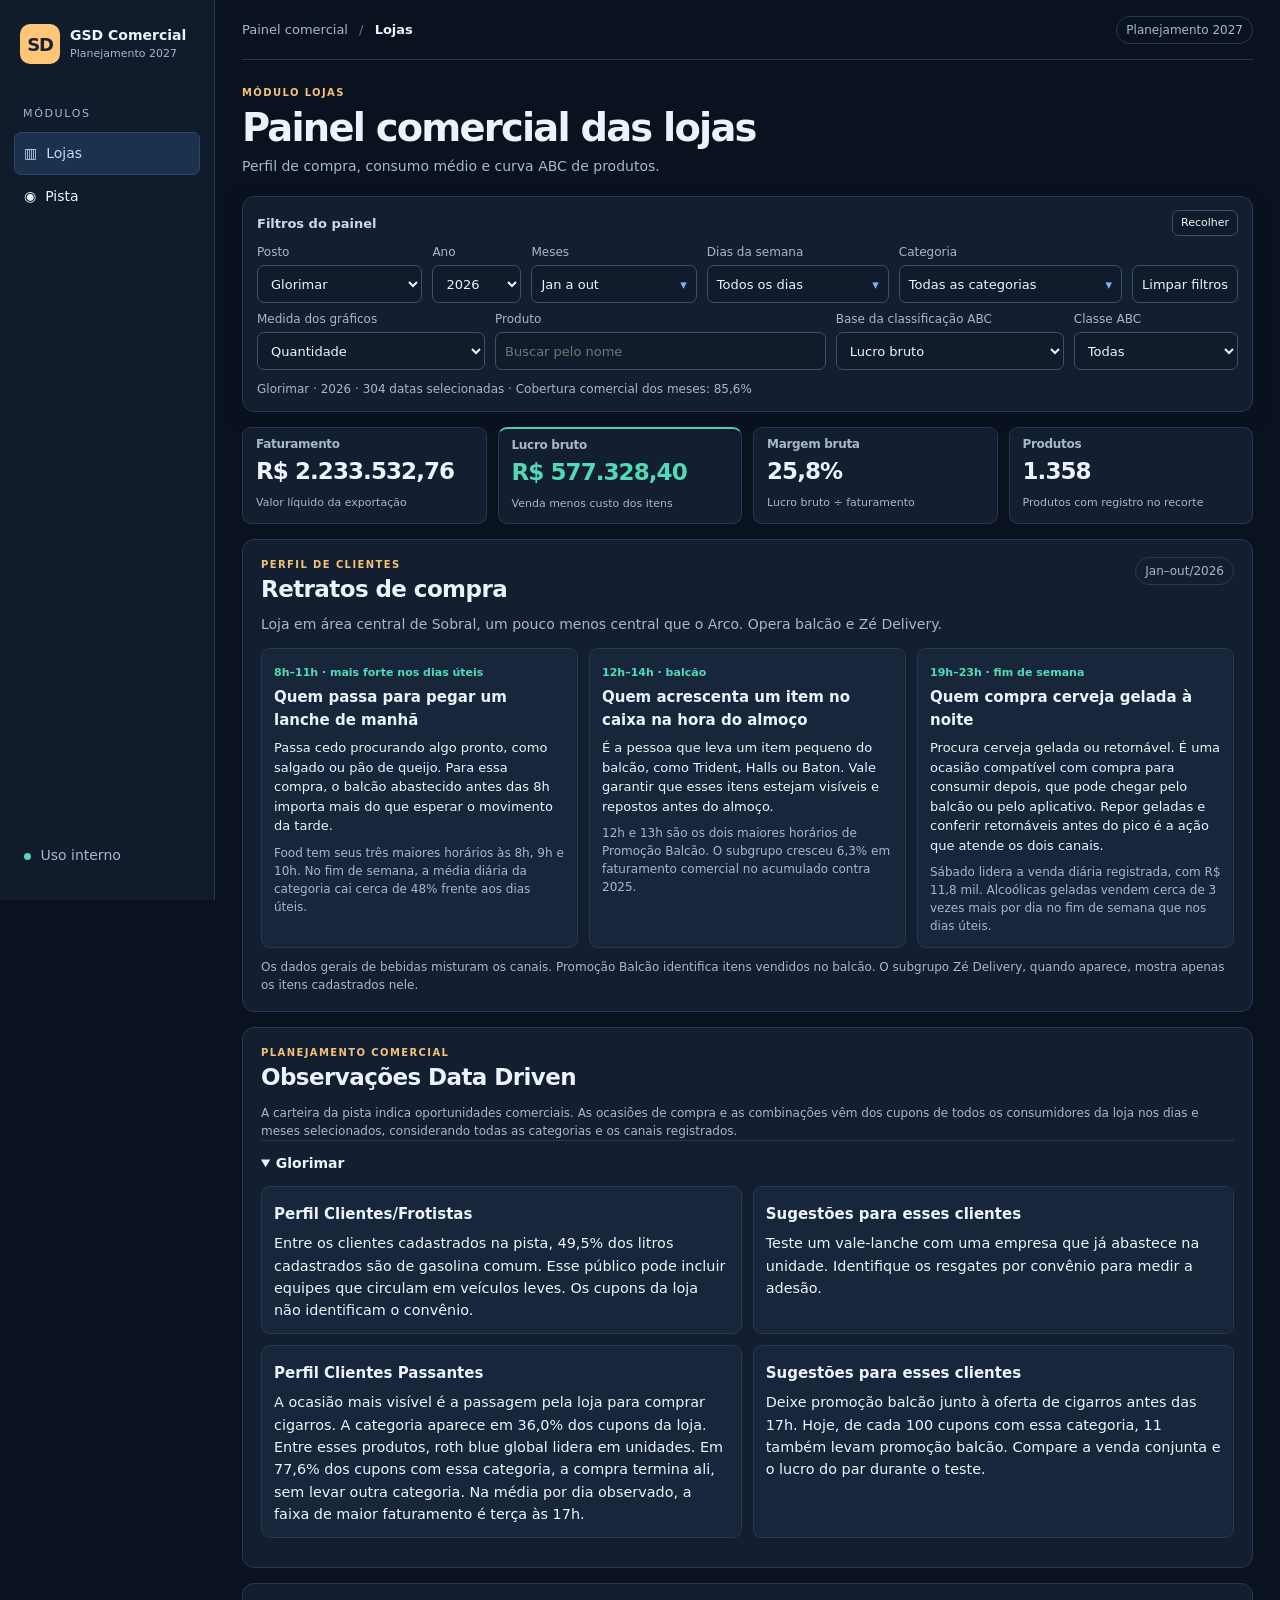
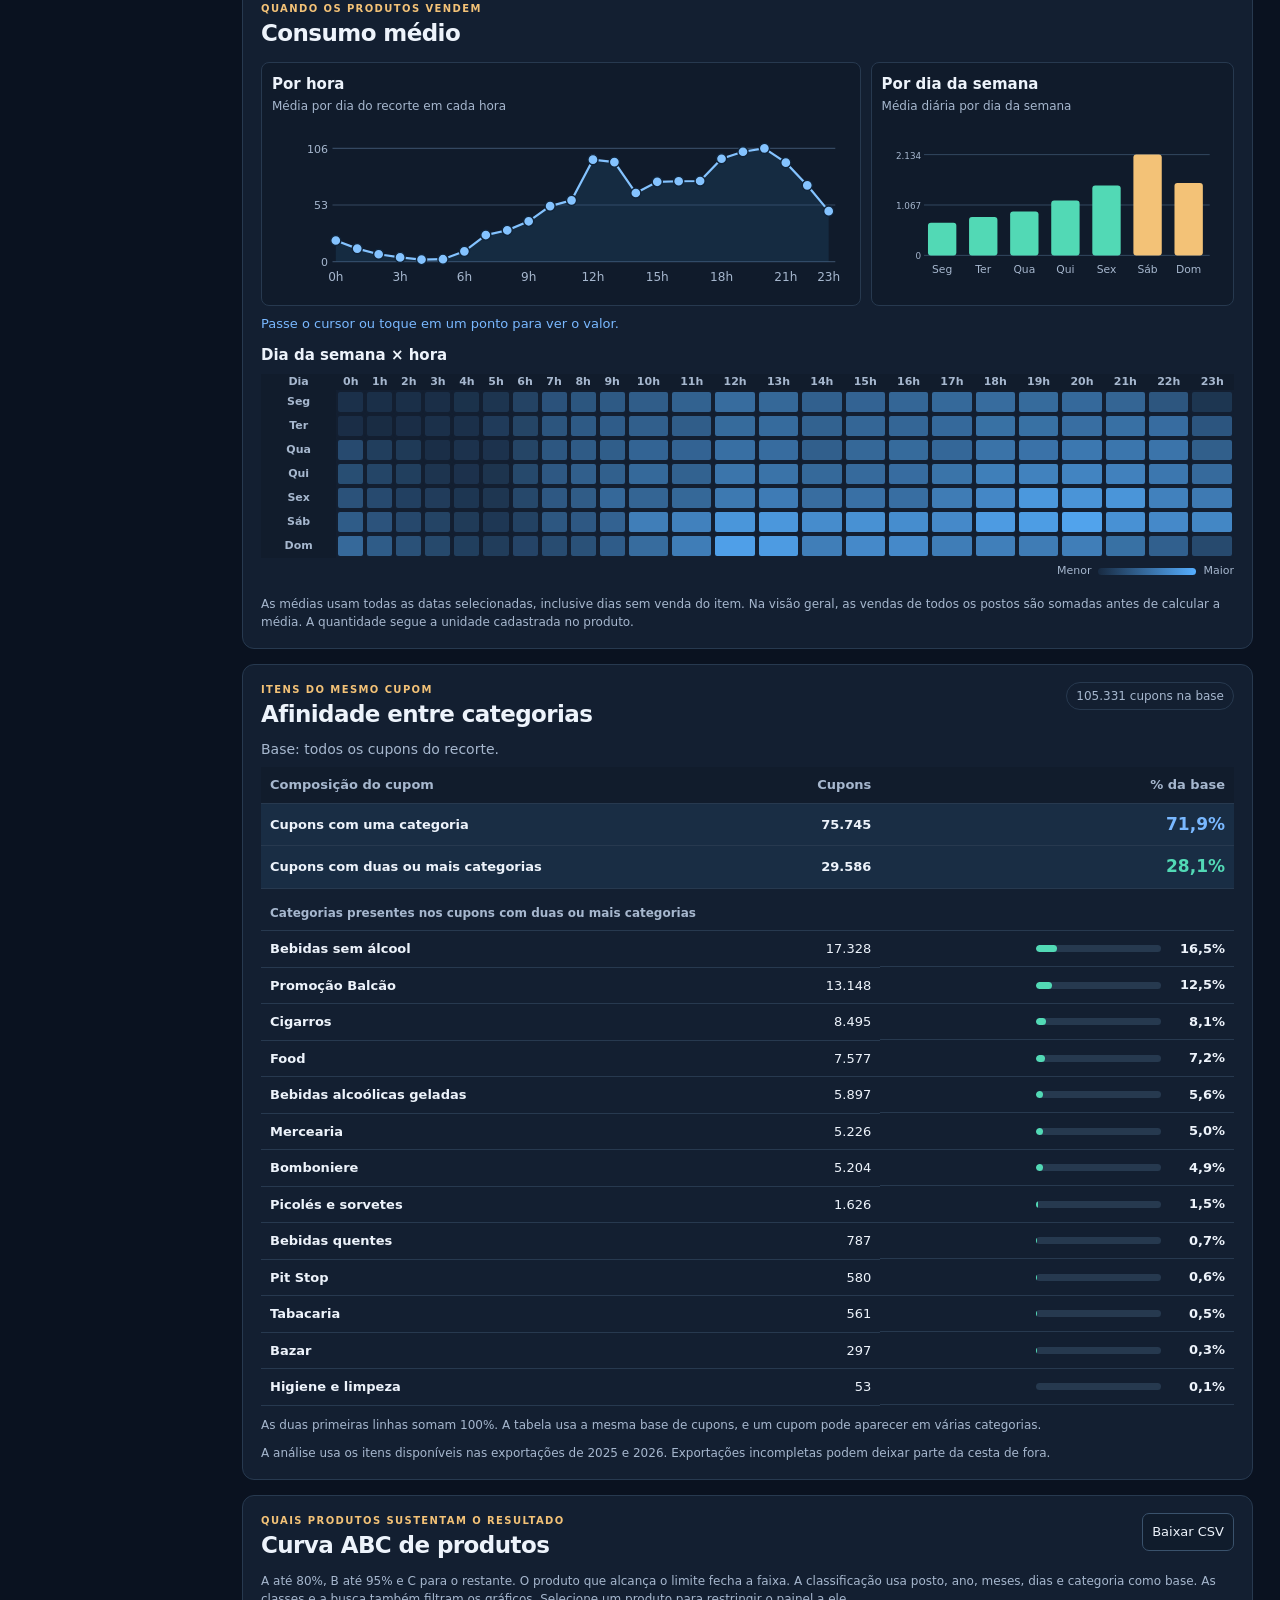
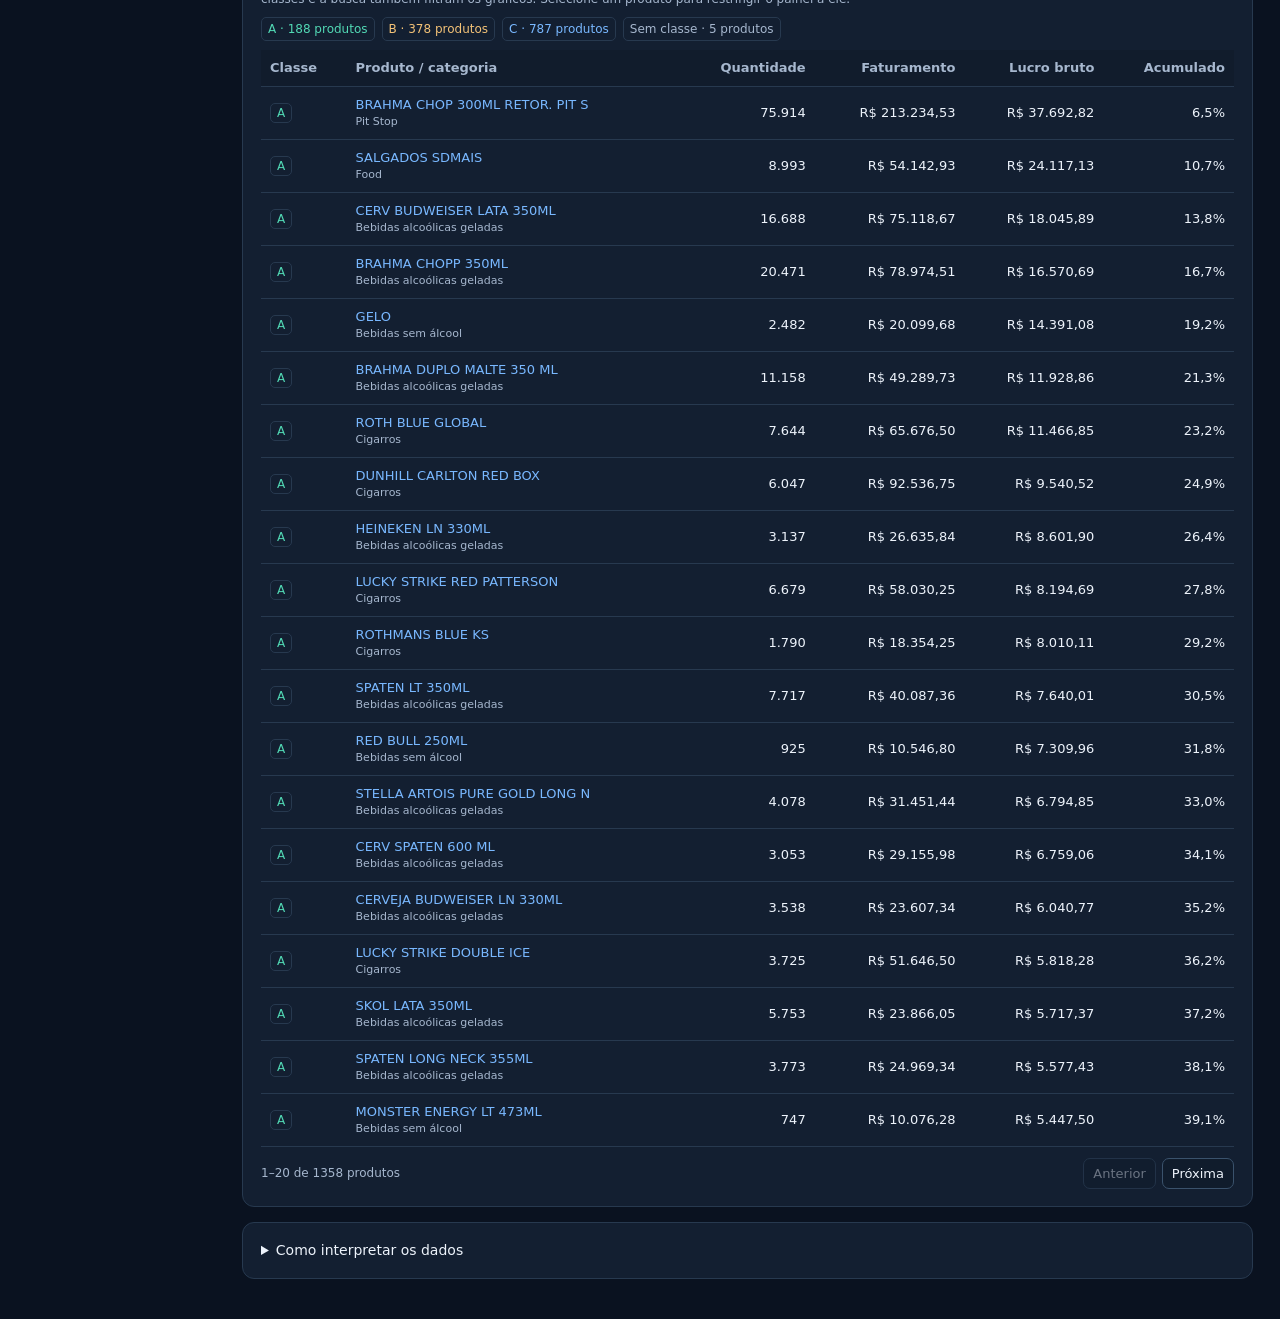
==== r27-aca19ea3b06679_Painel_Analise_Comercial/index.html @ a9e05a5b "Separa automotivos e filtros nas médias da Troca" ====
<!doctype html>
<html lang="pt-BR">
<head>
<meta charset="utf-8">
<meta name="viewport" content="width=device-width, initial-scale=1">
<meta name="color-scheme" content="dark">
<meta name="description" content="Indicadores, perfis de clientes e estratégias de pista e lojas.">
<title>GSD | Painel Comercial 2027</title>
<link rel="stylesheet" href="style.css?v=retrato2">
<script src="store-plans.js?v=20261118-pista2" defer></script>
<script src="affinity.js?v=20261118-pista2" defer></script>
<script src="pista.js?v=troca3" defer></script>
<script src="app.js?v=retrato2" defer></script>
</head>
<body>
<div class="shell">
<aside class="sidebar">
  <a class="brand" href="#" aria-label="GSD – Painel Comercial">
    <span class="brand-mark">SD</span><span><strong>GSD Comercial</strong><small>Planejamento 2027</small></span>
  </a>
  <div class="nav-label">Módulos</div>
  <nav aria-label="Módulos">
    <button class="nav-button active" id="loja-tab" type="button" aria-pressed="true"><span aria-hidden="true">▥</span> Lojas</button>
    <button class="nav-button" id="pista-tab" type="button" aria-pressed="false"><span aria-hidden="true">◉</span> Pista</button>
  </nav>
  <div class="side-note"><span class="status-dot"></span> Uso interno</div>
</aside>
<main>
<header class="top"><span>Painel comercial <span class="slash">/</span> <b id="breadcrumb">Lojas</b></span><span class="pilot">Planejamento 2027</span></header>
<div id="pista-view" hidden>
  <section class="hero"><span class="eyebrow">MÓDULO PISTA</span><h1>Painel comercial da pista</h1><p>Volume, rentabilidade e composição da carteira por posto.</p></section>
  <section id="pista-filter" class="panel filter-panel" aria-label="Filtros da pista">
    <div class="filter-top"><b>Filtros da pista</b><button class="quiet" id="pista-collapse" type="button" aria-controls="pista-fields" aria-expanded="true">Recolher</button></div>
    <div id="pista-fields">
      <div class="filter-grid pista-fields">
        <label class="field">Posto<select id="pista-store"><option value="all">Todos os postos</option></select></label>
        <label class="field">Ano<select id="pista-year"><option>2026</option><option>2025</option></select></label>
        <div class="field">Meses<details class="dropdown" id="pista-months"></details></div>
        <div class="field">Dias da semana<details class="dropdown" id="pista-days"></details></div>
        <div class="field">Categorias<details class="dropdown" id="pista-group"></details></div>
        <label class="field">Produto<select id="pista-product"><option value="">Todos os produtos</option></select></label>
        <button class="quiet" id="pista-reset" type="button">Limpar filtros</button>
      </div>
    </div>
    <p class="context-line" id="pista-context" role="status">Carregando vendas da pista…</p>
  </section>
  <div id="pista-error" class="panel empty-panel error" hidden role="alert">Não foi possível carregar a base. <button class="link-button" id="pista-retry" type="button">Tentar novamente</button></div>
  <div id="pista-dashboard" hidden>
    <section class="kpis" id="pista-kpis" aria-label="Indicadores da pista"></section>
    <section class="panel" id="pista-units-section" aria-labelledby="pista-units-title">
      <div class="section-top"><div><h2 id="pista-units-title">Desempenho por posto</h2></div></div>
      <div class="scroll"><table class="unit-table pista-table"><thead id="pista-units-head"></thead><tbody id="pista-units"></tbody></table></div>
      <p class="caption" id="pista-comparison-note"></p>
    </section>
    <section class="panel" aria-labelledby="pista-segments-title">
      <div class="section-top"><div><h2 id="pista-segments-title">Composição do volume de combustíveis</h2></div><span id="pista-scope-badge" class="badge"></span></div>
      <p class="muted" id="pista-recon" role="status"></p>
      <div id="pista-mix-content">
        <div class="pista-sharebar" id="pista-sharebar" aria-hidden="true"></div>
        <div class="scroll"><table class="unit-table pista-table"><thead><tr><th scope="col">Grupo</th><th scope="col">Volume</th><th scope="col">% do volume</th><th scope="col">Variação de volume*</th></tr></thead><tbody id="pista-mix"></tbody></table></div>
        <p class="caption">* Variação de 2026 sobre 2025 nos meses completos em comum. Passantes é o saldo do total de combustíveis após deduzir Clientes e Desconto Frota. O relatório de clientes tem abertura mensal por posto e produto.</p>
        <div class="pista-section-gap"><h3>Participação por cliente</h3>
          <div class="pista-rank-controls">
            <label class="field">Grupo<select id="pista-buyer-segment"><option value="">Clientes e Desconto Frota</option><option value="0">Clientes</option><option value="1">Desconto Frota</option></select></label>
            <label class="field">Ordenar por<select id="pista-buyer-sort"><option value="volume">Maior volume no ano</option><option value="loss">Maior perda em litros</option><option value="gain">Maior ganho em litros</option></select></label>
            <label class="field">Buscar cliente<input id="pista-buyer-search" type="search" placeholder="Nome no relatório"></label>
          </div>
          <div class="scroll"><table class="pista-table" aria-label="Participação por cliente"><thead><tr><th scope="col">Cliente</th><th scope="col">Grupo</th><th scope="col">Volume</th><th scope="col">% do total</th><th scope="col">% do grupo</th><th scope="col">Variação em litros*</th></tr></thead><tbody id="pista-buyers"></tbody></table></div>
          <div class="pista-pager"><button class="quiet" id="pista-prev" type="button">Anterior</button><span id="pista-buyer-page" class="muted" aria-live="polite"></span><button class="quiet" id="pista-next" type="button">Próxima</button></div>
          <p class="caption">O relatório identifica Clientes e Desconto Frota por nome. Passantes aparecem como grupo. Na visão consolidada, nomes iguais no mesmo grupo são somados. Ao ordenar por ganho ou perda, entram também clientes com volume apenas no outro ano.</p>
        </div>
      </div>
    </section>
    <section class="panel" aria-labelledby="pista-otto-title">
      <h2 id="pista-otto-title">Evolução mensal do ciclo Otto</h2>
      <p class="caption">Gasolinas e etanol em litros. Usa posto, ano, meses e dias selecionados. A leitura reúne todos os produtos Otto.</p>
      <div id="pista-otto-chart"></div><div class="scroll"><table class="pista-table"><thead id="pista-otto-head"></thead><tbody id="pista-otto"></tbody></table></div>
    </section>
    <section class="panel" aria-labelledby="pista-trocas-title">
      <h2 id="pista-trocas-title">Trocas · variação e movimento por horário</h2>
      <p class="caption">Troca identificada pelo usuário com maior quantidade de filtros vendida no respectivo ano, usando janeiro a outubro. No Glorimar, os dois trocadores são consolidados em todos os meses. No Jaburuna, entram apenas filtros de todos os registros. Boa Vizinhança e Teresina não têm Troca. Usa posto, ano, meses e dias selecionados.</p>
      <div class="kpis" id="pista-trocas-kpis"></div>
      <h3>Resultado por unidade · transações</h3><div class="scroll"><table class="pista-table"><thead><tr><th>Unidade</th><th>Escopo</th><th>Lubrificantes</th><th>Automotivos</th><th>Filtros</th><th>Total sem duplicar</th><th>Δ total 2026/25*</th></tr></thead><tbody id="pista-trocas-status"></tbody></table></div>
      <label class="field">Categoria da Troca<select id="pista-trocas-category"><option value="-1">Total</option><option value="1">Lubrificantes</option><option value="2">Automotivos</option><option value="3">Filtros</option></select></label>
      <label class="field">Medida dos gráficos e da tabela por horário<select id="pista-trocas-measure"><option value="tx">Transações médias</option><option value="qty">Quantidade média vendida</option></select></label>
      <p class="caption">IDs de venda distintos. Uma venda com mais de uma categoria conta uma vez no total. As médias por dia e hora usam as datas observadas da unidade, incluindo datas sem venda na Troca. No consolidado, a média é por unidade e dia. * Variações usam unidades identificadas nos dois anos e meses completos comuns. A ocupação em percentual depende da jornada disponível e da duração do atendimento.</p>
      <div class="chart-pair"><div><h3>Média por horário</h3><div id="pista-trocas-hours"></div></div><div><h3>Média por dia da semana</h3><div id="pista-trocas-week"></div></div></div>
      <div class="scroll"><table class="pista-table"><thead id="pista-trocas-head"></thead><tbody id="pista-trocas-months"></tbody></table></div>
      <h3>Média por dia da semana e hora</h3><div class="scroll" id="pista-trocas-heat"></div>
    </section>
    <section class="panel" aria-labelledby="pista-profiles-title">
      <div class="section-top"><div><h2 id="pista-profiles-title">Perfis de abastecimento por unidade</h2><p class="caption">Retrato do movimento de combustíveis por unidade, com mix, ticket médio, horário e dia da semana. Usa posto, ano, meses e dias selecionados. A leitura reúne todos os combustíveis.</p></div></div>
      <div class="portraits" id="pista-profiles"></div>
    </section>
    <section class="panel" aria-labelledby="pista-actions-title">
      <div class="section-top"><div><h2 id="pista-actions-title">Observações Data Driven</h2></div></div>
      <p class="caption">Carteira e passantes usam os meses selecionados, para todos os combustíveis. As comparações de ticket, preço e horário consideram todos os consumidores do posto e os dias selecionados. A base mensal de clientes não identifica o segmento em cada transação.</p>
      <div id="pista-actions"></div>
    </section>
    <section class="panel consumption" aria-labelledby="pista-pattern-title">
      <div class="section-top"><div><h2 id="pista-pattern-title">Quando a pista vende</h2></div><label class="field">Medida<select id="pista-chart-metric"></select></label></div>
      <div class="chart-pair">
        <div class="chart-card"><h3>Média por horário</h3><div id="pista-hours"></div></div>
        <div class="chart-card"><h3>Média por dia da semana</h3><div id="pista-week"></div></div>
      </div>
      <p class="readout" id="pista-point" aria-live="polite"></p>
      <h3>Dia da semana × hora</h3>
      <div class="scroll" id="pista-heat"></div>
      <h3 class="pista-section-gap">Evolução mensal</h3>
      <div class="scroll"><table class="unit-table pista-table"><thead id="pista-monthly-head"></thead><tbody id="pista-monthly"></tbody></table></div>
      <p class="caption">As médias usam as datas observadas com os dias da semana selecionados. Quando o recorte reúne postos com coberturas diferentes, a média usa a soma dos registros dividida pelas datas em que houve movimento de pelo menos um deles.</p>
    </section>
    <section class="panel" aria-labelledby="pista-abc-title">
      <div class="section-top"><div><h2 id="pista-abc-title">Curva ABC da pista</h2></div><label class="field">Base da classificação<select id="pista-abc-metric"><option value="profit">Lucro bruto</option><option value="sales">Faturamento</option><option value="qty">Quantidade</option></select></label></div>
      <p class="muted" id="pista-pack-note"></p>
      <div class="scroll pista-abc-scroll"><table class="pista-table"><thead id="pista-abc-head"></thead><tbody id="pista-abc"></tbody></table></div>
      <p class="caption">O lucro bruto usa valor líquido menos custo unitário multiplicado pela quantidade. A curva acumula contribuições positivas. A classe A alcança 80%, B até 95% e C o restante. Itens sem contribuição positiva aparecem sem classe.</p>
    </section>
    <details class="panel pista-method"><summary>Como os indicadores foram calculados</summary>
      <ul><li>Vendas de jan–out de 2025 e 2026. Cada planilha contém exatamente 1 milhão de registros, por isso os totais refletem a exportação disponível. A auditoria por combustível sinaliza pontos em que a carteira supera o volume exportado.</li><li>Os percentuais por cliente usam litros de combustível. A tabela de vínculo identifica o código de cada lubrificante. A dimensão fornece os litros por embalagem daquele código. A coluna de litros fica vazia quando falta código ou capacidade cadastrada.</li><li>Os retratos dos grupos usam volume, mix e concentração observados. O relatório mensal de clientes não informa dia, horário ou motivo da visita. Os picos de horário representam o movimento total da pista.</li></ul>
    </details>
  </div>
</div>
<div id="loja-view">
<section class="hero">
  <span class="eyebrow">MÓDULO LOJAS</span>
  <h1>Painel comercial das lojas</h1>
  <p>Perfil de compra, consumo médio e curva ABC de produtos.</p>
</section>
<section class="panel filter-panel" aria-label="Filtros do painel">
  <div class="filter-top"><b>Filtros do painel</b><button class="quiet" type="button" id="toggle-filters" aria-controls="filter-fields" aria-expanded="true">Recolher</button></div>
  <div id="filter-fields">
  <div class="filter-grid">
    <label class="field">Posto<select id="store"><option value="all">Todos os postos</option><option value="arco">Arco</option><option value="coracao">Coração</option><option value="flash">Flash</option><option value="glorimar" selected>Glorimar</option><option value="jaburuna">Jaburuna</option><option value="sinha">Sinhá Sabóia</option><option value="teresina">Teresina</option></select></label>
    <label class="field">Ano<select id="year"><option>2026</option><option>2025</option></select></label>
    <div class="field">Meses<details class="dropdown" id="months"></details></div>
    <div class="field">Dias da semana<details class="dropdown" id="days"></details></div>
    <div class="field">Categoria<details class="dropdown" id="categories"></details></div>
    <button class="quiet" type="button" id="reset">Limpar filtros</button>
  </div>
  <div class="filter-grid filter-grid-secondary">
    <label class="field">Medida dos gráficos<select id="metric"><option value="qty">Quantidade</option><option value="sales">Faturamento</option><option value="profit">Lucro bruto</option></select></label>
    <label class="field">Produto<input type="search" id="abc-search" placeholder="Buscar pelo nome"></label>
    <label class="field">Base da classificação ABC<select id="abc-metric"><option value="profit">Lucro bruto</option><option value="sales">Faturamento</option><option value="qty">Quantidade</option></select></label>
    <label class="field">Classe ABC<select id="abc-class"><option value="">Todas</option><option>A</option><option>B</option><option>C</option><option value="—">Sem classe</option></select></label>
  </div>
  </div>
  <div id="focus-strip" class="focus-strip" hidden><span id="focus-label"></span><button class="quiet" id="clear-focus">Limpar produto</button></div>
  <p class="context-line" id="context" role="status">Carregando vendas…</p>
</section>
<div id="dashboard-loading" class="panel empty-panel" hidden role="status">Carregando a base selecionada…</div>
<div id="dashboard-error" class="panel empty-panel error" hidden role="alert">Não foi possível carregar esta base. <button class="link-button" id="retry">Tentar novamente</button></div>
<div id="dashboard">
<section id="kpis" class="kpis" aria-label="Indicadores do recorte"></section>
<section class="panel" id="unit-panel" hidden aria-labelledby="units-title">
  <div class="section-top"><div><div class="eyebrow">TODOS OS POSTOS</div><h2 id="units-title">Resultado por unidade</h2></div></div>
  <div class="scroll"><table class="unit-table"><thead><tr><th>Posto</th><th>Faturamento</th><th>Lucro bruto</th><th>Margem bruta</th><th>% do faturamento</th></tr></thead><tbody id="unit-body"></tbody><tfoot id="unit-foot"></tfoot></table></div>
</section>
<section class="panel portraits-panel" aria-labelledby="profiles-title">
  <div class="section-top"><div><div class="eyebrow">PERFIL DE CLIENTES</div><h2 id="profiles-title">Retratos de compra</h2></div><span class="badge">Jan–out/2026</span></div>
  <p class="muted" id="location"></p>
  <div class="portraits" id="portraits"></div>
  <div class="profile-note" id="profile-note"></div>
</section>
<section class="panel actions-panel" aria-labelledby="actions-title">
  <div class="section-top"><div><div class="eyebrow">PLANEJAMENTO COMERCIAL</div><h2 id="actions-title">Observações Data Driven</h2></div></div>
  <p class="caption">A carteira da pista indica oportunidades comerciais. As ocasiões de compra e as combinações vêm dos cupons de todos os consumidores da loja nos dias e meses selecionados, considerando todas as categorias e os canais registrados.</p><div id="actions"></div>
</section>
<section class="panel consumption" aria-labelledby="consumption-title">
  <div class="section-top">
    <div><div class="eyebrow">QUANDO OS PRODUTOS VENDEM</div><h2 id="consumption-title">Consumo médio</h2></div>
  </div>
  <div class="chart-pair">
    <div class="chart-card"><h3>Por hora</h3><p class="muted">Média por dia do recorte em cada hora</p><div id="hour-chart"></div></div>
    <div class="chart-card"><h3>Por dia da semana</h3><p class="muted">Média diária por dia da semana</p><div id="day-chart"></div></div>
  </div>
  <p class="readout" id="point-value" aria-live="polite"></p>
  <h3>Dia da semana × hora</h3>
  <div class="scroll" id="heatmap"></div>
  <p class="caption">As médias usam todas as datas selecionadas, inclusive dias sem venda do item. Na visão geral, as vendas de todos os postos são somadas antes de calcular a média. A quantidade segue a unidade cadastrada no produto.</p>
</section>
<section class="panel affinity" aria-labelledby="affinity-title">
  <div class="section-top"><div><div class="eyebrow">ITENS DO MESMO CUPOM</div><h2 id="affinity-title">Afinidade entre categorias</h2></div><span class="badge" id="affinity-count" hidden></span></div>
  <p id="affinity-context" class="muted" role="status">Carregando cupons…</p>
  <div class="scroll" id="affinity-result" hidden>
    <table class="affinity-table">
      <thead><tr><th scope="col">Composição do cupom</th><th scope="col">Cupons</th><th scope="col">% da base</th></tr></thead>
      <tbody class="affinity-summary" id="affinity-summary"></tbody>
      <tbody class="affinity-detail" id="affinity-detail"></tbody>
    </table>
  </div>
  <p class="caption" id="affinity-overlap" hidden></p>
  <p class="caption">A análise usa os itens disponíveis nas exportações de 2025 e 2026. Exportações incompletas podem deixar parte da cesta de fora.</p>
</section>
<section class="panel abc" aria-labelledby="abc-title">
  <div class="section-top"><div><div class="eyebrow">QUAIS PRODUTOS SUSTENTAM O RESULTADO</div><h2 id="abc-title">Curva ABC de produtos</h2></div><button class="quiet" id="download">Baixar CSV</button></div>
  <p class="caption">A até 80%, B até 95% e C para o restante. O produto que alcança o limite fecha a faixa. A classificação usa posto, ano, meses, dias e categoria como base. As classes e a busca também filtram os gráficos. Selecione um produto para restringir o painel a ele.</p>
  <div id="grade-summary" class="grades"></div>
  <div class="scroll abc-table"><table><thead><tr><th>Classe</th><th>Produto / categoria</th><th>Quantidade</th><th>Faturamento</th><th>Lucro bruto</th><th>Acumulado</th></tr></thead><tbody id="abc-body"></tbody></table></div>
  <div class="page-ctrl"><span id="abc-count"></span><div><button class="quiet" id="prev">Anterior</button><button class="quiet" id="next">Próxima</button></div></div>
</section>
<footer class="panel methodology">
<details><summary>Como interpretar os dados</summary>
<p>Janeiro a outubro de 2025 ou 2026. O lucro bruto é valor líquido menos quantidade × custo unitário. Os valores monetários são arredondados ao centavo por agrupamento. A cobertura confronta o faturamento exportado com o comercial dos meses escolhidos para a loja inteira.</p>
<p>Os retratos usam as vendas observadas de janeiro a outubro de 2026 e o contexto das lojas. São situações de compra sugeridas pelo horário e pelo mix. Identidade, profissão e intenção de quem compra não aparecem na base. Glorimar e Sinhá Sabóia têm Zé Delivery. As exportações não identificam o canal de todas as vendas. Promoção Balcão reúne itens vendidos no balcão. O nome da categoria não indica vendas no aplicativo.</p>
<p>Fontes: Vendas1795008395.xlsx, Vendas_produtos_Lojas_26.xlsx e comparativo-faturamento2026-11-18.csv.</p>
</details>
</footer>
</div>
</div>
</main>
</div>
</body>
</html>
---- r27-aca19ea3b06679_Painel_Analise_Comercial/style.css ----
:root{color-scheme:dark;--bg:#0a1220;--bar:#101b2b;--surface:#131f31;--soft:#17263a;--stroke:#27394f;--text:#edf3fb;--muted:#a6b7ce;--blue:#79b8ff;--green:#52d9b5;--gold:#f3c277;--red:#ff9e9e}
*{box-sizing:border-box}body{margin:0;background:var(--bg);color:var(--text);font:14px/1.5 system-ui,-apple-system,BlinkMacSystemFont,"Segoe UI",sans-serif}button,select,input{font:inherit}button{cursor:pointer}button:disabled{opacity:.4;cursor:default}a{color:var(--blue)}button:focus-visible,input:focus-visible,select:focus-visible,summary:focus-visible,[tabindex]:focus-visible{outline:2px solid var(--blue);outline-offset:3px}[hidden]{display:none!important}
.shell{display:grid;grid-template-columns:215px minmax(0,1fr);min-height:100vh}.sidebar{background:var(--bar);border-right:1px solid var(--stroke);height:100vh;position:sticky;top:0;display:flex;flex-direction:column;padding:24px 14px}.brand{display:flex;gap:10px;align-items:center;text-decoration:none;color:var(--text);padding:0 6px;margin-bottom:42px}.brand strong,.brand small{display:block}.brand small,.nav-button small{color:var(--muted);font-size:11px}.brand-mark{background:#ffc578;color:#172238;display:grid;place-items:center;font-weight:900;font-size:18px;width:40px;height:40px;border-radius:10px;letter-spacing:-.06em}.nav-label{color:var(--muted);font-size:11px;text-transform:uppercase;letter-spacing:.15em;padding:0 9px 9px}.nav-button{display:flex;align-items:center;gap:9px;color:var(--text);border:1px solid transparent;padding:10px 9px;width:100%;background:none;border-radius:7px;text-align:left}.nav-button.active{color:#b9d9ff;background:#1b314c;border-color:#2c4769}.nav-button small{margin-left:auto}.side-note{margin-top:auto;color:var(--muted);padding:10px}.status-dot{background:var(--green);width:7px;height:7px;border-radius:50%;display:inline-block;margin-right:5px}
main{min-width:0;max-width:1600px;width:100%;margin:auto;padding:0 27px 25px}.top{height:60px;display:flex;align-items:center;justify-content:space-between;border-bottom:1px solid var(--stroke);color:var(--muted);font-size:13px}.top b{color:var(--text)}.slash{color:#627b96;padding:0 7px}.pilot,.badge{white-space:nowrap;border:1px solid var(--stroke);padding:4px 9px;border-radius:999px;color:var(--muted);font-size:12px}.hero{padding:25px 0 19px}.eyebrow{font-size:10px;letter-spacing:.14em;font-weight:800;color:var(--gold);display:block}.hero h1{font-size:clamp(27px,3vw,43px);line-height:1.05;letter-spacing:-.046em;margin:8px 0}.hero p,.muted{color:var(--muted);margin:0}.panel{background:var(--surface);border:1px solid var(--stroke);border-radius:12px;margin-bottom:15px;padding:17px 18px}.filter-panel{padding:13px 14px}.filter-grid{display:grid;grid-template-columns:1fr 89px 1fr 1.1fr 1.35fr auto;gap:10px;align-items:end}.field{display:flex;min-width:0;flex-direction:column;gap:4px;color:var(--muted);font-size:12px}.field select,.field input,.dropdown summary,.quiet{border:1px solid #3a526c;border-radius:7px;background:#101c2c;color:var(--text);height:38px;padding:0 9px;font-size:13px}.field select,.field input{width:100%}.quiet:hover,.dropdown summary:hover,.link-button:hover{border-color:var(--blue);color:var(--blue)}.quiet{white-space:nowrap}.dropdown{position:relative}.dropdown summary{display:flex;align-items:center;justify-content:space-between;list-style:none;cursor:pointer;gap:6px}.dropdown summary::-webkit-details-marker{display:none}.dropdown summary::after{content:"▾";color:var(--blue)}.drop-content{position:absolute;z-index:4;top:44px;left:0;min-width:max(100%,175px);width:max-content;max-width:min(83vw,305px);background:#14243a;border:1px solid #3c5572;border-radius:8px;padding:7px;box-shadow:0 12px 24px #0008}.drop-list{max-height:255px;overflow:auto}.drop-list label{display:flex;align-items:center;gap:8px;padding:6px;color:var(--text);font-size:13px;cursor:pointer}.drop-list input{width:16px;height:16px;accent-color:var(--blue);flex:0 0 auto}.drop-actions{display:flex;gap:11px;padding:1px 5px 6px;border-bottom:1px solid var(--stroke)}.link-button{background:none;border:0;color:var(--blue);padding:0;font-size:inherit;text-align:left}.context-line,.caption{color:var(--muted);font-size:12px;margin:10px 0 0}.kpis{display:grid;grid-template-columns:repeat(4,minmax(0,1fr));gap:11px;margin-bottom:15px}.kpi{background:var(--surface);border:1px solid var(--stroke);border-radius:9px;padding:10px 13px;min-width:0}.kpi h2{font-size:12px;font-weight:600;color:var(--muted);margin:0}.kpi strong{display:block;font-size:clamp(15px,2vw,23px);font-weight:750;letter-spacing:-.04em;margin:2px 0}.kpi small{color:var(--muted);font-size:11px}.kpi.primary{border-top:2px solid var(--green)}.kpi.primary strong{color:var(--green)}
.section-top{display:flex;justify-content:space-between;align-items:start;gap:10px;margin-bottom:8px}h2{font-size:23px;line-height:1.15;letter-spacing:-.025em;margin:4px 0}h3{margin:0 0 2px;font-size:15px}.portraits{display:grid;grid-template-columns:repeat(3,minmax(0,1fr));gap:11px;margin-top:13px}.portrait{border:1px solid var(--stroke);border-radius:9px;background:var(--soft);padding:12px}.portrait .tag{color:var(--green);font-size:11px;font-weight:750}.portrait h3{margin:4px 0 7px}.portrait p{margin:0 0 8px;font-size:13px}.portrait .evidence{color:var(--muted);font-size:12px;margin:0}.profile-note{margin-top:10px;color:var(--muted);font-size:12px}.metric{min-width:135px}.chart-pair{display:grid;grid-template-columns:1.65fr 1fr;gap:10px;margin-top:12px}.chart-card{border:1px solid var(--stroke);background:#101b2b;border-radius:8px;padding:10px;min-width:0}.chart-card .muted{font-size:12px}.chart-card svg{display:block;width:100%;height:180px;overflow:visible}.chart-card svg text{fill:var(--muted);font-family:inherit}.chart-card svg .axis{stroke:#344861;stroke-width:1}.chart-point{cursor:pointer;stroke:#102338;stroke-width:1.3}.chart-point:hover,.chart-point:focus,.day-bar:hover,.day-bar:focus{fill:var(--gold);outline:none}.readout{min-height:22px;margin:8px 0;color:var(--blue);font-size:13px}.scroll{overflow:auto;max-width:100%;margin-top:7px}table{width:100%;border-collapse:collapse;text-align:left;font-size:13px}th,td{padding:8px 9px;border-bottom:1px solid var(--stroke);white-space:nowrap}th{color:var(--muted);font-weight:650;background:#111c2c}.heat-table{min-width:750px}.heat-table td,.heat-table th{padding:0;border:0;text-align:center}.heat-table th{font-size:11px}.heat-cell{display:block;border:2px solid var(--surface);width:100%;height:24px;border-radius:4px;background:#17253a;padding:0}.heat-cell:hover,.heat-cell:focus-visible{border-color:#fff;outline:0}.heat-table th:first-child{padding:0 6px}.heat-scale{display:flex;justify-content:flex-end;align-items:center;gap:7px;font-size:11px;color:var(--muted);margin:5px 0}.scale-strip{width:98px;height:7px;border-radius:5px;background:linear-gradient(90deg,#182a41,#55aeff)}.abc-controls{display:grid;grid-template-columns:155px minmax(110px,280px) 110px;gap:10px;margin:10px 0}.grades{display:flex;flex-wrap:wrap;gap:7px;margin:9px 0}.grade-card,.grade{padding:2px 6px;border-radius:5px;border:1px solid var(--stroke);color:var(--muted);font-size:12px}.grade-a{color:var(--green)}.grade-b{color:var(--gold)}.grade-c{color:var(--blue)}td .category{display:block;color:var(--muted);font-size:11px}.abc-table th:nth-child(n+3),.abc-table td:nth-child(n+3){text-align:right}.abc-table tr:hover td{background:var(--soft)}.page-ctrl{display:flex;justify-content:space-between;align-items:center;gap:8px;color:var(--muted);font-size:12px;margin-top:11px}.page-ctrl div{display:flex;gap:6px}.page-ctrl .quiet{height:31px}.methodology summary{cursor:pointer}.methodology p{color:var(--muted);font-size:13px}.empty-panel{padding:32px;color:var(--muted)}.error{border-color:var(--red)}.focus-strip{display:flex;justify-content:space-between;gap:8px;align-items:center;background:#1b314c;color:#c5ddf9;padding:6px 9px;border-radius:6px}.focus-strip .quiet{height:30px}
@media(max-width:1120px){.shell{grid-template-columns:165px minmax(0,1fr)}main{padding:0 16px 16px}.filter-grid{grid-template-columns:1fr .6fr 1fr;gap:8px}.portrait{padding:10px}}
@media(max-width:760px){.shell{display:block}.sidebar{height:auto;position:static;display:flex;flex-direction:row;align-items:center;gap:10px;padding:9px 11px;border-right:0;border-bottom:1px solid var(--stroke)}.brand{margin:0;padding:0;gap:7px}.brand-mark{width:34px;height:34px;font-size:15px}.brand small,.nav-label,.side-note,.nav-button small,.nav-button span{display:none}.sidebar nav{display:flex;gap:4px;margin-left:auto}.nav-button{padding:6px 8px}.top{height:42px}main{padding:0 10px 12px}.hero{padding:18px 0 14px}.panel{padding:12px}.kpis{grid-template-columns:repeat(2,minmax(0,1fr));gap:6px}.portraits{grid-template-columns:1fr;gap:7px}.chart-pair{grid-template-columns:1fr}.abc-controls{grid-template-columns:1fr 1.4fr .65fr}.chart-card svg{height:165px}}
@media(max-width:410px){.filter-grid{grid-template-columns:1fr 1fr}.drop-content{left:auto;right:0}.filter-grid .field:nth-child(odd) .drop-content{left:0;right:auto}.section-top .badge{font-size:10px}.metric{min-width:100px}}
.filter-panel{position:sticky;top:0;z-index:20;background:#131f31;box-shadow:0 5px 16px #0a1220b0;margin-top:0}
.filter-top{display:flex;align-items:center;justify-content:space-between;margin-bottom:7px;color:#c8d8ee;font-size:13px}
.filter-top button{height:26px;padding:0 8px;font-size:11px}
.filter-grid-secondary{grid-template-columns:1fr 1.45fr 1fr .72fr;margin-top:7px}
.focus-strip{margin-top:7px}.focus-strip .quiet{height:26px}
.unit-table td:nth-child(n+2),.unit-table th:nth-child(n+2){text-align:right}
.unit-table tfoot td{font-weight:750;background:#192d44}.unit-table tbody td:nth-child(3){color:var(--green)}
.action-card .evidence{border-top:1px solid var(--stroke);padding-top:7px;margin-top:9px}.action-card .tag{color:var(--gold)}
#consumption-title,#abc-title{scroll-margin-top:calc(var(--filter-height,190px) + 12px)}
@media(max-width:1120px){.filter-grid-secondary{grid-template-columns:1fr 1fr 1fr .66fr}.filter-grid-secondary .field label{white-space:normal}}
@media(max-width:760px){.filter-panel{padding:8px 9px}.filter-top{margin-bottom:5px}.filter-grid,.filter-grid-secondary{grid-template-columns:1fr 1fr;gap:5px 7px}.filter-grid .quiet,.filter-grid input,.filter-grid select,.dropdown summary{height:31px}.context-line{margin-top:5px}.filter-panel .drop-list{max-height:min(195px,28vh)}}
.affinity-table th:nth-child(n+2),.affinity-table td:nth-child(n+2){text-align:right}
.affinity-table tbody th{background:transparent;color:var(--text);font-weight:600;white-space:normal}
.affinity-table .affinity-summary tr{background:#192d44}
.affinity-table .affinity-summary th,.affinity-table .affinity-summary td{font-weight:750}
.affinity-table .affinity-summary td:last-child{font-size:17px;color:var(--blue);font-variant-numeric:tabular-nums}
.affinity-table .affinity-mixed td:last-child{color:var(--green)}
.affinity-table .affinity-divider th{padding-top:15px;color:var(--muted);font-size:12px}
.affinity-share{display:flex;align-items:center;justify-content:flex-end;gap:9px}
.affinity-track{width:min(10vw,125px);min-width:35px;background:#26394f;border-radius:4px;height:7px;overflow:hidden}
.affinity-track span{height:100%;display:block;border-radius:4px;background:var(--green)}
.affinity-share strong{min-width:4.2em;font-variant-numeric:tabular-nums}
.pista-fields{grid-template-columns:1.1fr .56fr 1fr 1fr 1.05fr 1.55fr auto;align-items:end}
.pista-fields select{min-width:0}.pista-fields .field{min-width:0}
#pista-kpis{grid-template-columns:repeat(auto-fit,minmax(164px,1fr))}
#pista-kpis .kpi small{display:block;color:var(--muted);font-size:11px}
#pista-kpis .kpi strong{font-size:clamp(15px,1.65vw,22px);white-space:nowrap}
.pista-table th[scope=row]{font-weight:650;white-space:normal;color:var(--text);background:transparent}
.pista-table th:not(:first-child),.pista-table td{text-align:right}
.pista-table td{font-variant-numeric:tabular-nums}
#pista-buyers td:first-of-type{text-align:left;white-space:normal}
.pista-segment{background:#192d44}.pista-segment td:nth-child(3){font-weight:800;font-size:16px}
.pista-segment.segment-0 td:nth-child(3){color:var(--blue)}.pista-segment.segment-1 td:nth-child(3){color:var(--gold)}
.pista-segment.segment-2 td:nth-child(3){color:var(--green)}
.pista-total{background:#192d44;font-weight:700}
.pista-sharebar{display:flex;overflow:hidden;width:100%;height:12px;border-radius:7px;margin:15px 0 9px;background:var(--soft)}
.pista-section-gap{margin-top:20px}
.pista-rank-controls{display:grid;grid-template-columns:1.1fr 1.1fr 1.6fr;gap:9px;margin:8px 0 10px;max-width:860px}
.pista-pager{display:flex;align-items:center;justify-content:flex-end;gap:9px;flex-wrap:wrap;margin-top:9px}
.pista-pager button{min-height:30px}
.pista-chart{width:100%;min-height:110px;display:block}
.pista-chart text{font:10px system-ui,sans-serif;fill:var(--muted)}
.pista-chart [data-point]{cursor:crosshair}
.pista-chart [data-point]:is(:hover,:focus){fill:var(--gold)}
.pista-heat{width:100%;border-collapse:separate;border-spacing:3px;min-width:620px}
.pista-heat th,.pista-heat td{font-size:10px;padding:0;border:0;text-align:center;background:transparent;color:var(--muted)}
.pista-heat button{height:17px;min-width:14px;width:100%;padding:0;display:block;border:0;border-radius:3px;background:var(--heat)}
.pista-heat button:disabled{cursor:default;border:1px solid var(--stroke)}
.pista-heat button:is(:focus-visible,:hover):not(:disabled){outline:1px solid var(--gold);outline-offset:0}
.pista-abc-scroll{max-height:570px;overflow:auto}
.pista-abc-scroll thead{position:sticky;top:0;background:var(--surface);z-index:1}
.pista-method summary{cursor:pointer;font-weight:700}
.pista-method ul{color:var(--muted);margin-bottom:0;padding-left:20px}
.pista-method li+li{margin-top:6px}
#pista-view .section-top select{min-width:130px}
@media(max-width:1180px){.pista-fields{grid-template-columns:repeat(4,minmax(0,1fr))}.pista-fields button{justify-self:start}}
@media(max-width:760px){.pista-fields{grid-template-columns:repeat(2,minmax(0,1fr))}.pista-rank-controls{grid-template-columns:repeat(2,minmax(0,1fr))}.pista-rank-controls label:last-child{grid-column:1/-1}.pista-chart{min-height:0}}

.observ-unit{border-top:1px solid var(--stroke);padding:.7rem 0}
.observ-unit summary{cursor:pointer;font-weight:650}
.observ-cards{display:grid;grid-template-columns:repeat(auto-fit,minmax(min(100%,19rem),1fr));gap:.65rem;margin-top:.75rem}
.observ-cards .portrait p{font-size:.9rem;line-height:1.55}
.observ-cards .portrait p:empty{display:none}

.observ-cards{grid-template-columns:repeat(2,minmax(0,1fr))}.observ-cards .portrait p:last-child{margin-bottom:0}@media(max-width:760px){.observ-cards{grid-template-columns:1fr}}
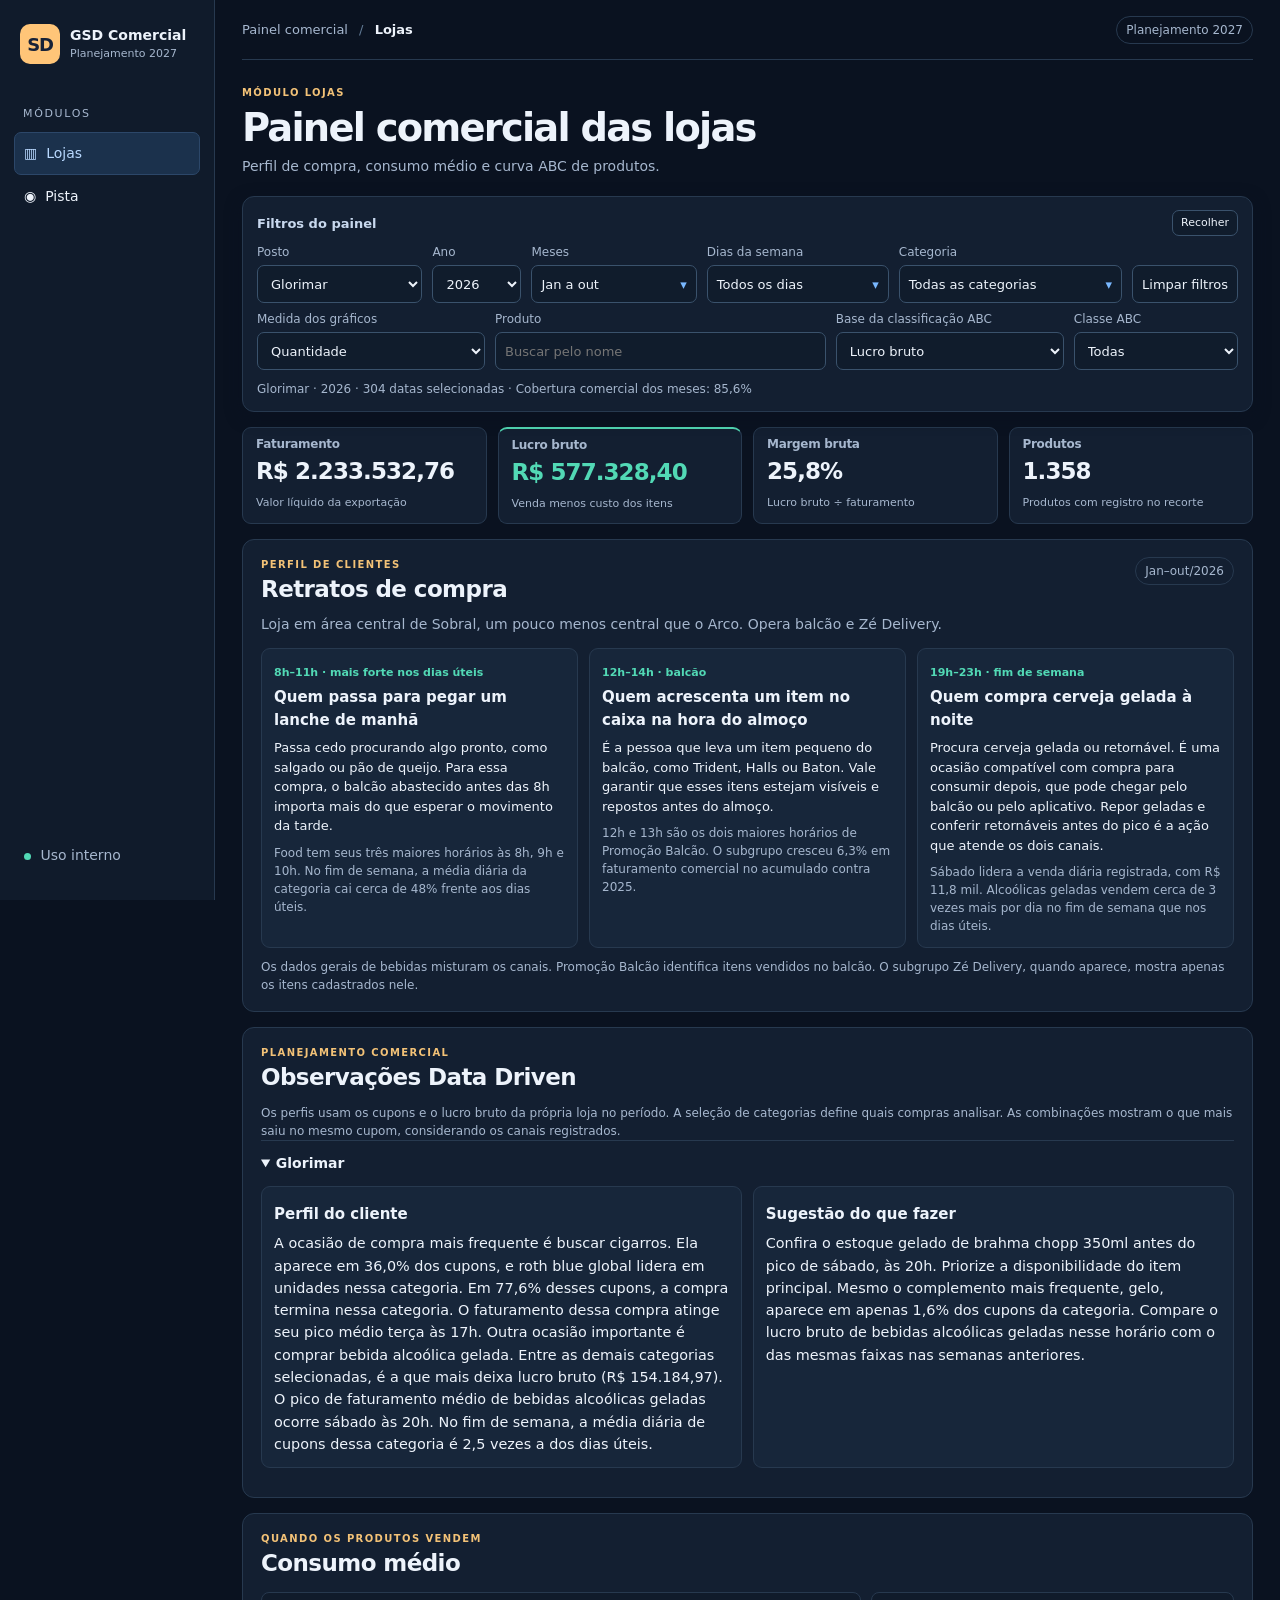
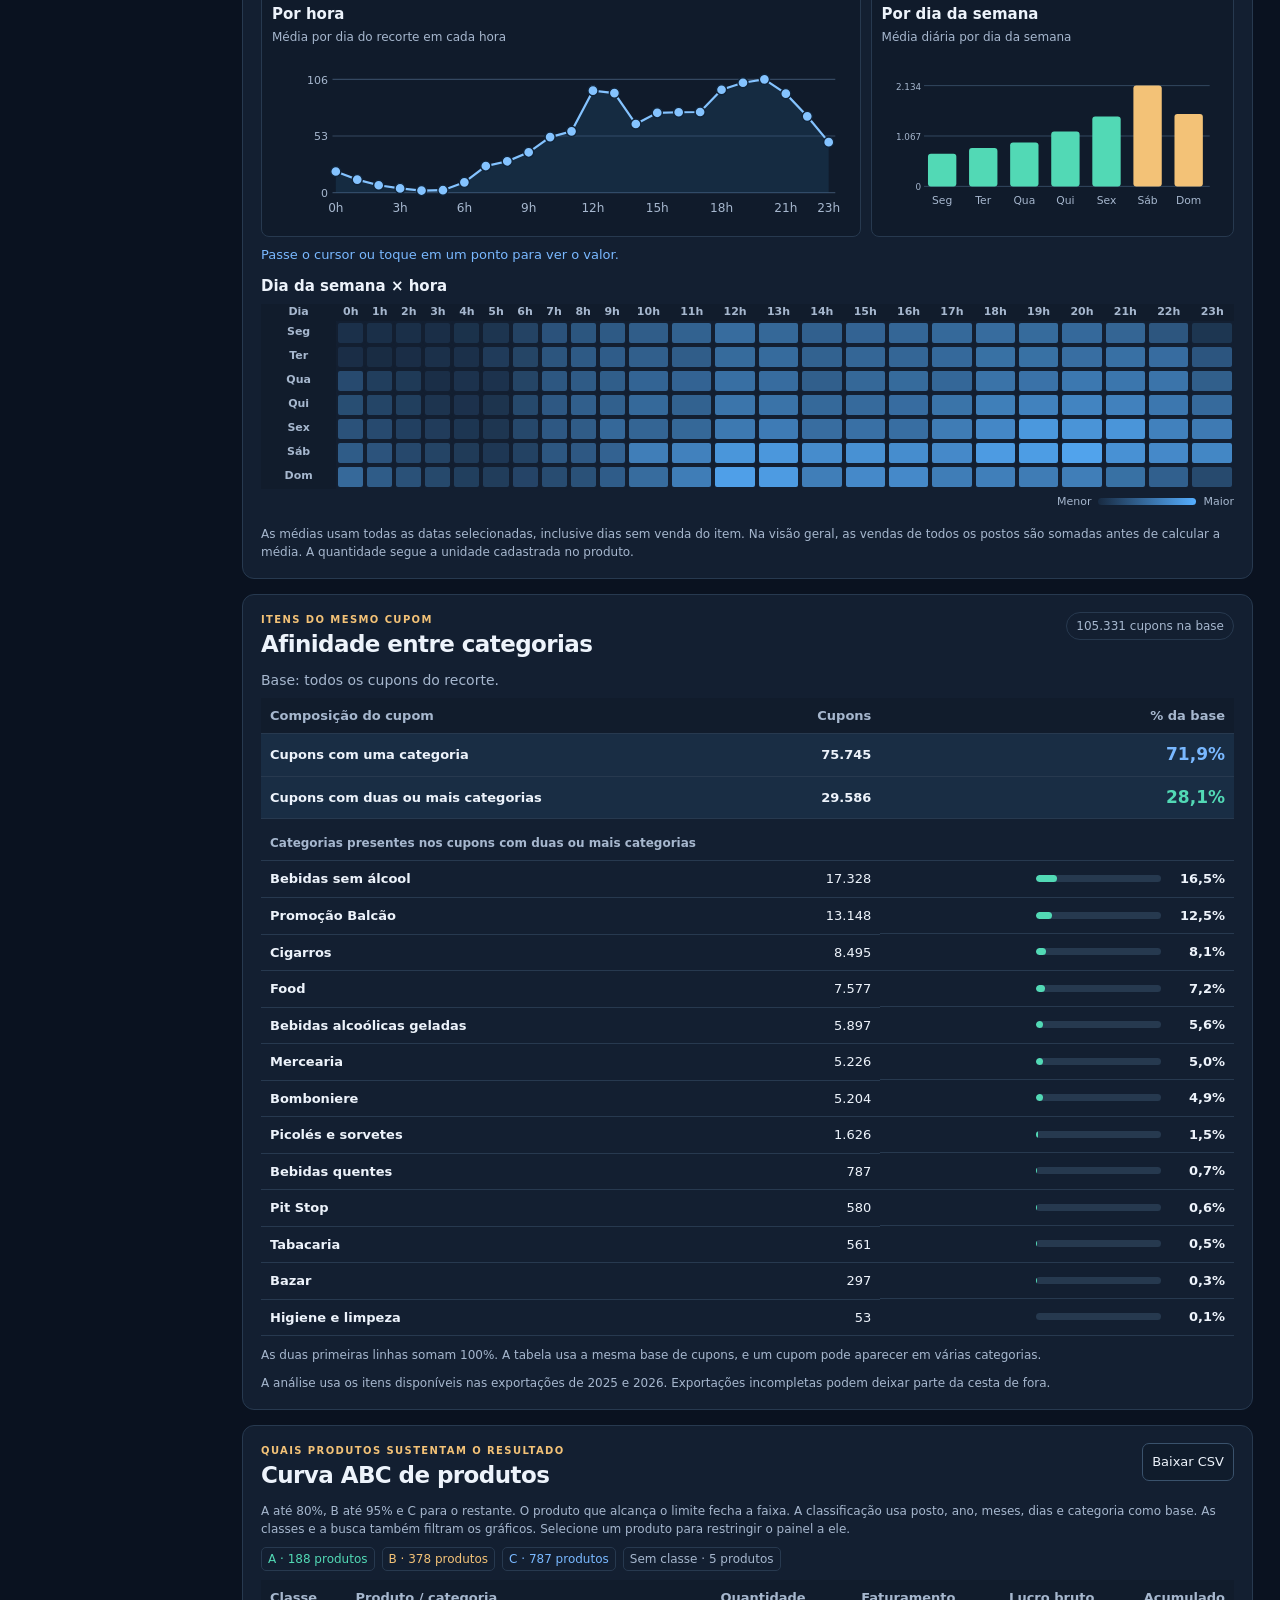
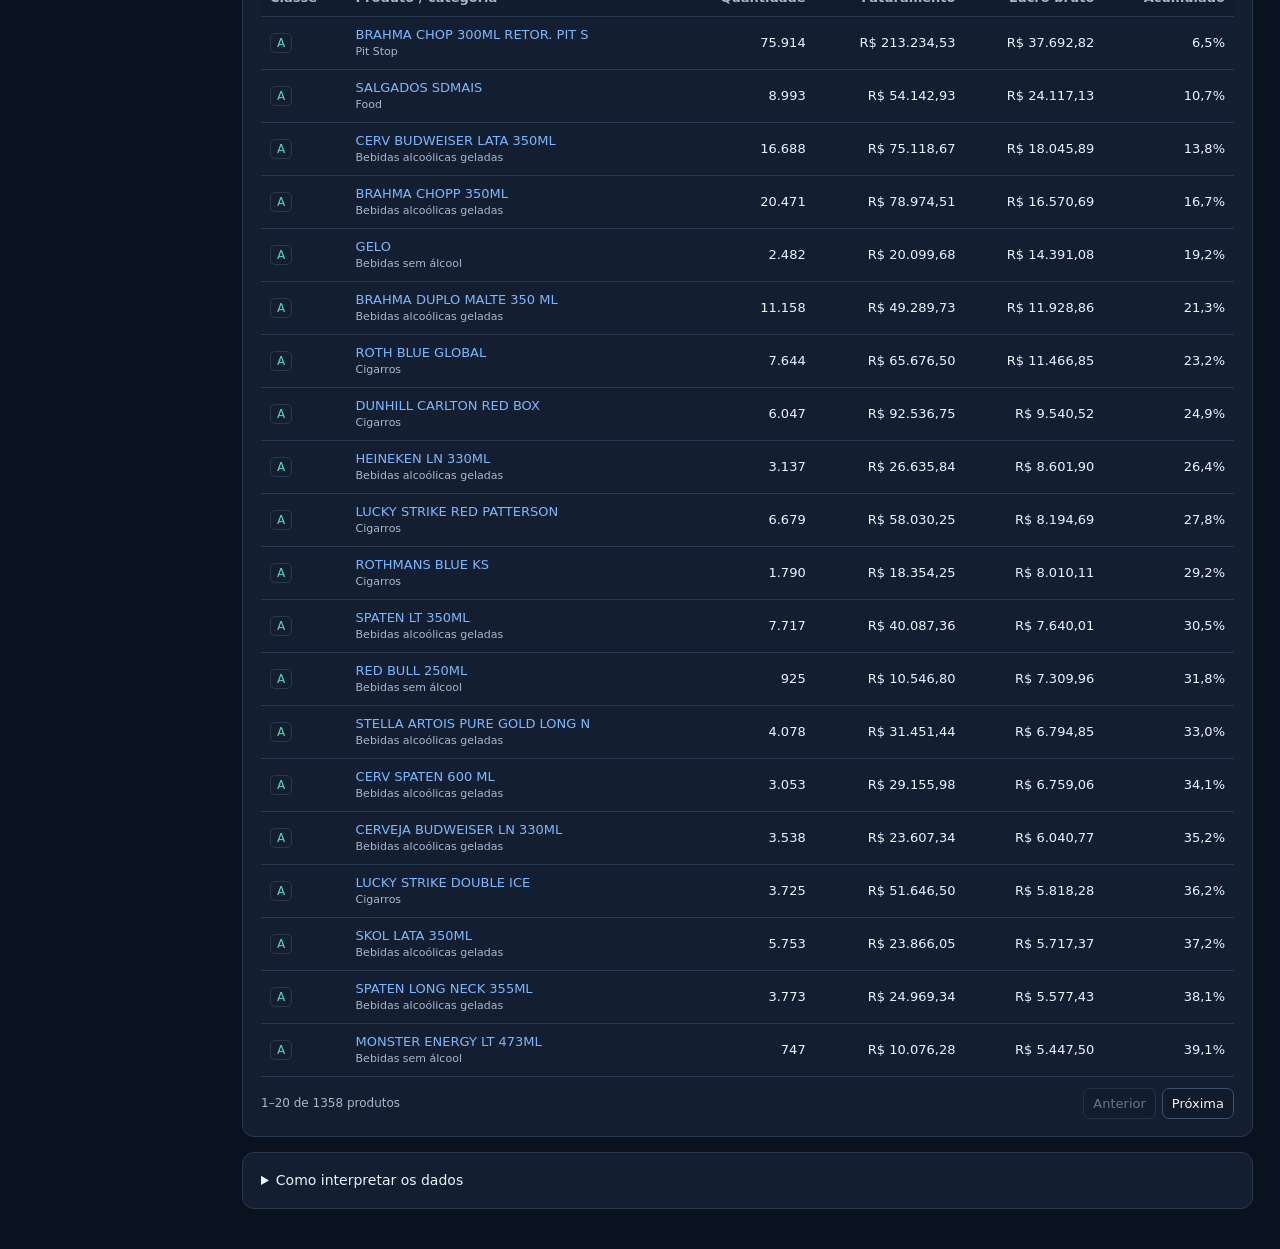
==== commit 5b1894e7: "Reanalisa o perfil do cliente e a ação de cada loja pelos próprios cupons e lucro bruto" ====
--- a/r27-aca19ea3b06679_Painel_Analise_Comercial/index.html
+++ b/r27-aca19ea3b06679_Painel_Analise_Comercial/index.html
@@ -10,7 +10,7 @@
 <script src="store-plans.js?v=20261118-pista2" defer></script>
 <script src="affinity.js?v=20261118-pista2" defer></script>
 <script src="pista.js?v=troca3" defer></script>
-<script src="app.js?v=retrato2" defer></script>
+<script src="app.js?v=observacoes-loja3" defer></script>
 </head>
 <body>
 <div class="shell">
@@ -164,7 +164,7 @@
 </section>
 <section class="panel actions-panel" aria-labelledby="actions-title">
   <div class="section-top"><div><div class="eyebrow">PLANEJAMENTO COMERCIAL</div><h2 id="actions-title">Observações Data Driven</h2></div></div>
-  <p class="caption">A carteira da pista indica oportunidades comerciais. As ocasiões de compra e as combinações vêm dos cupons de todos os consumidores da loja nos dias e meses selecionados, considerando todas as categorias e os canais registrados.</p><div id="actions"></div>
+  <p class="caption">Os perfis usam os cupons e o lucro bruto da própria loja no período. A seleção de categorias define quais compras analisar. As combinações mostram o que mais saiu no mesmo cupom, considerando os canais registrados.</p><div id="actions"></div>
 </section>
 <section class="panel consumption" aria-labelledby="consumption-title">
   <div class="section-top">
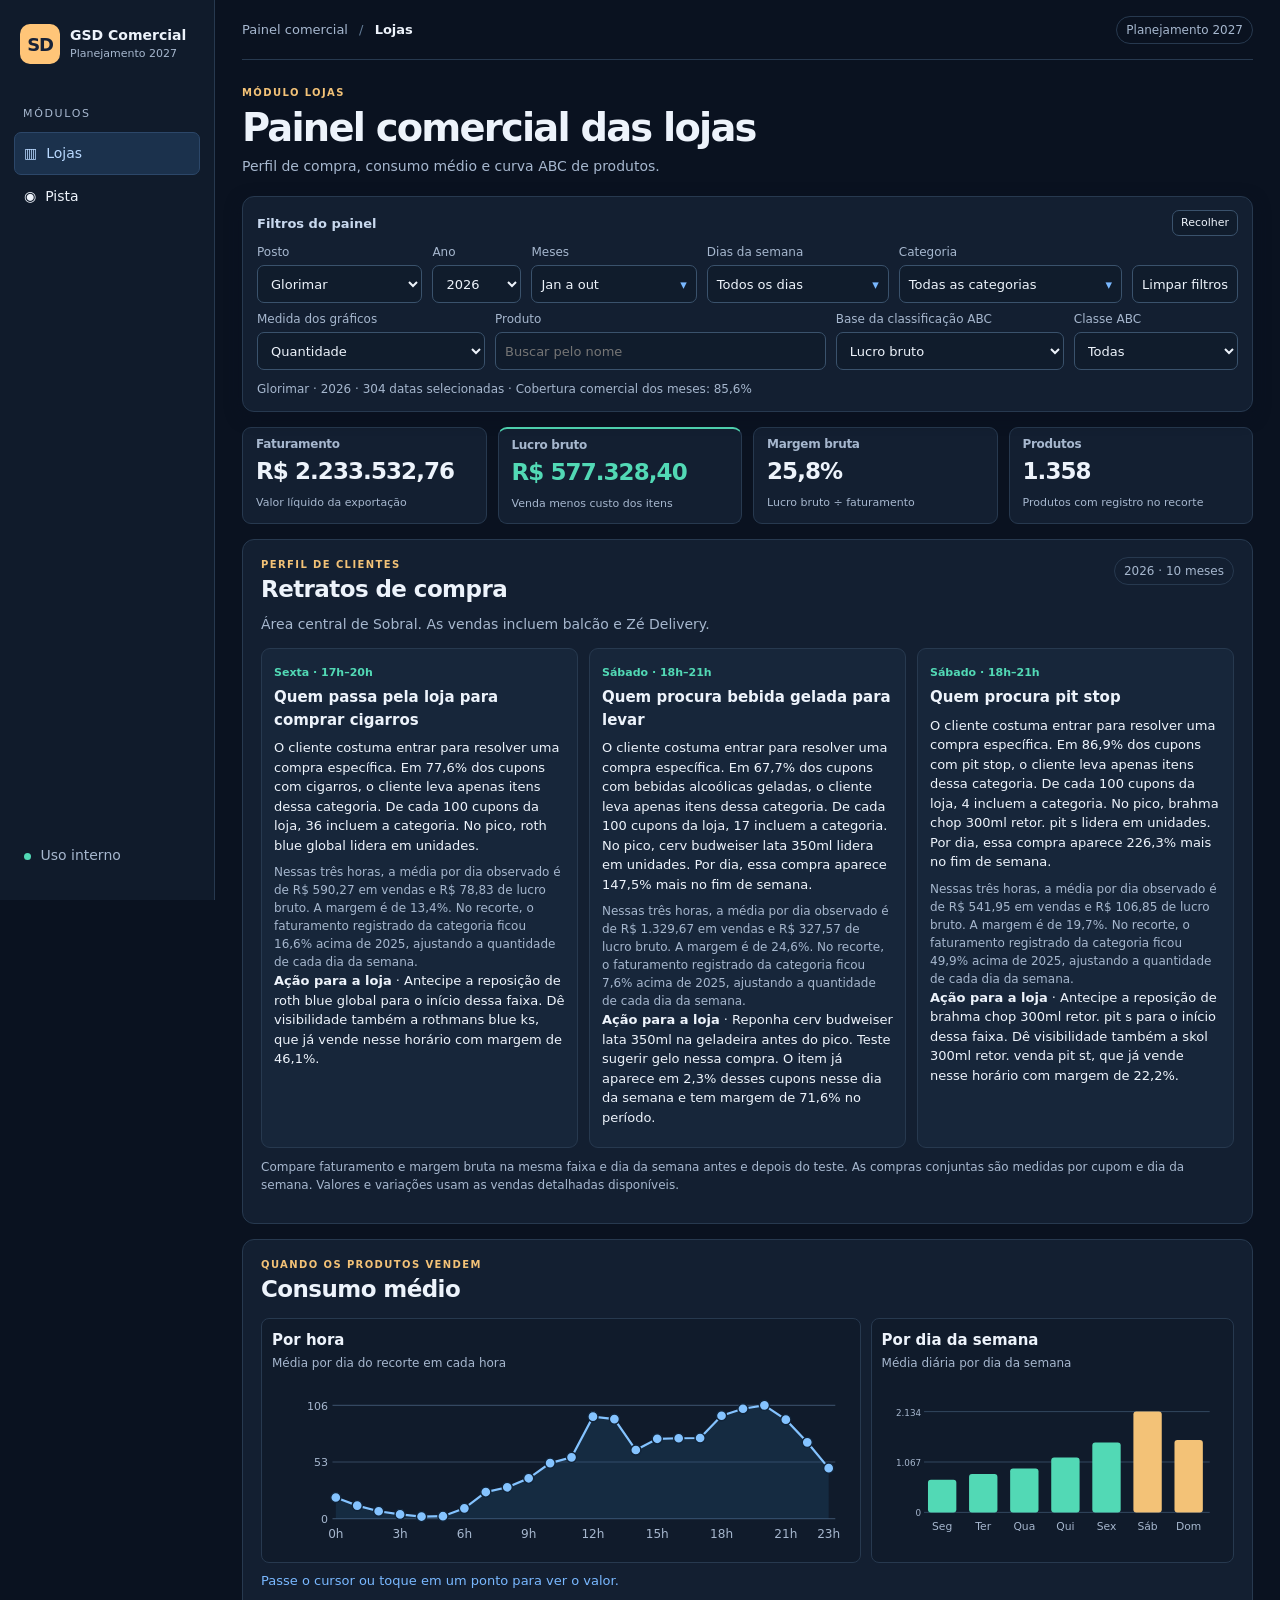
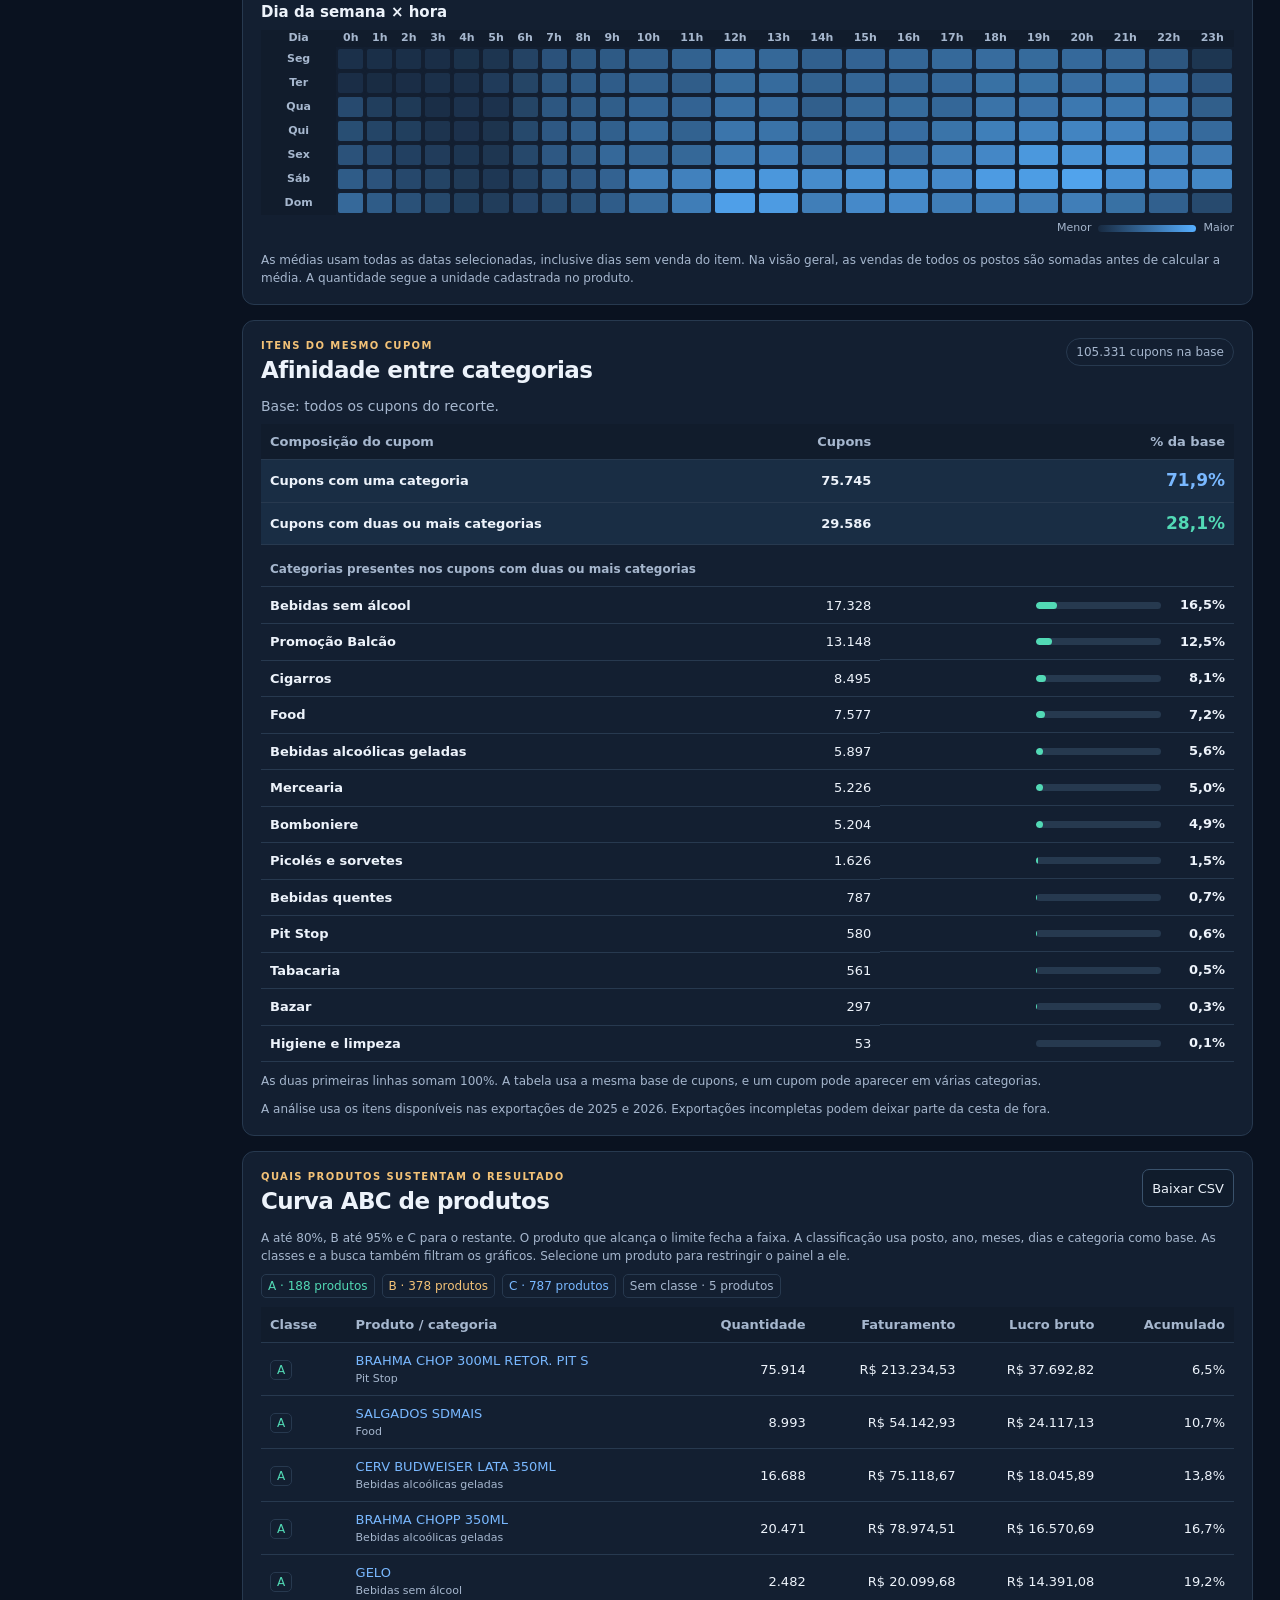
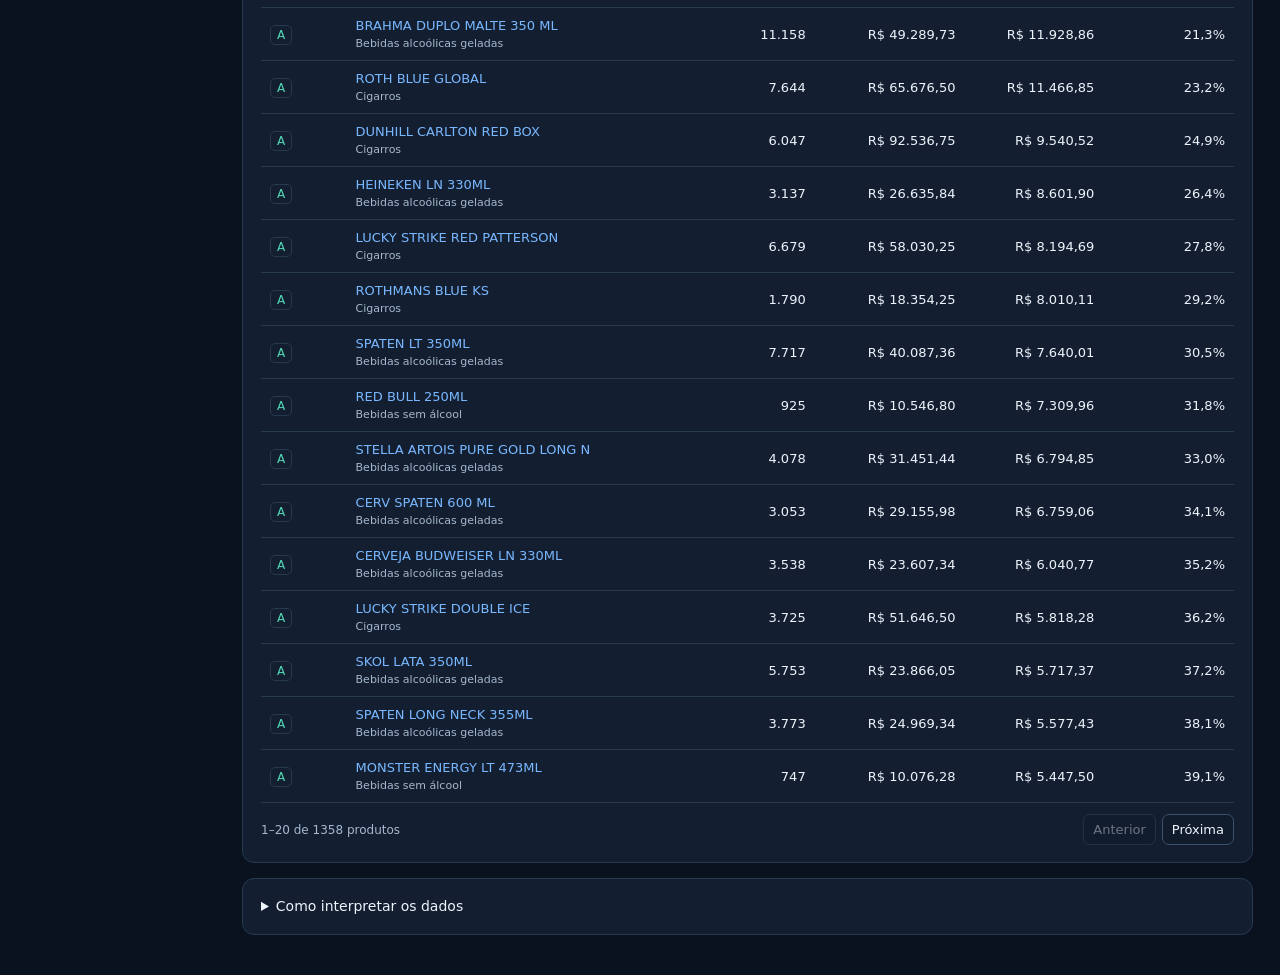
==== commit 776cf7fc: "Concentra perfis e ações de crescimento das lojas nos retratos de compra" ====
--- a/r27-aca19ea3b06679_Painel_Analise_Comercial/index.html
+++ b/r27-aca19ea3b06679_Painel_Analise_Comercial/index.html
@@ -7,10 +7,9 @@
 <meta name="description" content="Indicadores, perfis de clientes e estratégias de pista e lojas.">
 <title>GSD | Painel Comercial 2027</title>
 <link rel="stylesheet" href="style.css?v=retrato2">
-<script src="store-plans.js?v=20261118-pista2" defer></script>
 <script src="affinity.js?v=20261118-pista2" defer></script>
 <script src="pista.js?v=troca3" defer></script>
-<script src="app.js?v=observacoes-loja3" defer></script>
+<script src="app.js?v=perfis-lojas4" defer></script>
 </head>
 <body>
 <div class="shell">
@@ -157,14 +156,10 @@
   <div class="scroll"><table class="unit-table"><thead><tr><th>Posto</th><th>Faturamento</th><th>Lucro bruto</th><th>Margem bruta</th><th>% do faturamento</th></tr></thead><tbody id="unit-body"></tbody><tfoot id="unit-foot"></tfoot></table></div>
 </section>
 <section class="panel portraits-panel" aria-labelledby="profiles-title">
-  <div class="section-top"><div><div class="eyebrow">PERFIL DE CLIENTES</div><h2 id="profiles-title">Retratos de compra</h2></div><span class="badge">Jan–out/2026</span></div>
+  <div class="section-top"><div><div class="eyebrow">PERFIL DE CLIENTES</div><h2 id="profiles-title">Retratos de compra</h2></div><span class="badge" id="profile-period"></span></div>
   <p class="muted" id="location"></p>
-  <div class="portraits" id="portraits"></div>
-  <div class="profile-note" id="profile-note"></div>
-</section>
-<section class="panel actions-panel" aria-labelledby="actions-title">
-  <div class="section-top"><div><div class="eyebrow">PLANEJAMENTO COMERCIAL</div><h2 id="actions-title">Observações Data Driven</h2></div></div>
-  <p class="caption">Os perfis usam os cupons e o lucro bruto da própria loja no período. A seleção de categorias define quais compras analisar. As combinações mostram o que mais saiu no mesmo cupom, considerando os canais registrados.</p><div id="actions"></div>
+  <div id="portraits"></div>
+  <p class="profile-note">Compare faturamento e margem bruta na mesma faixa e dia da semana antes e depois do teste. As compras conjuntas são medidas por cupom e dia da semana. Valores e variações usam as vendas detalhadas disponíveis.</p>
 </section>
 <section class="panel consumption" aria-labelledby="consumption-title">
   <div class="section-top">
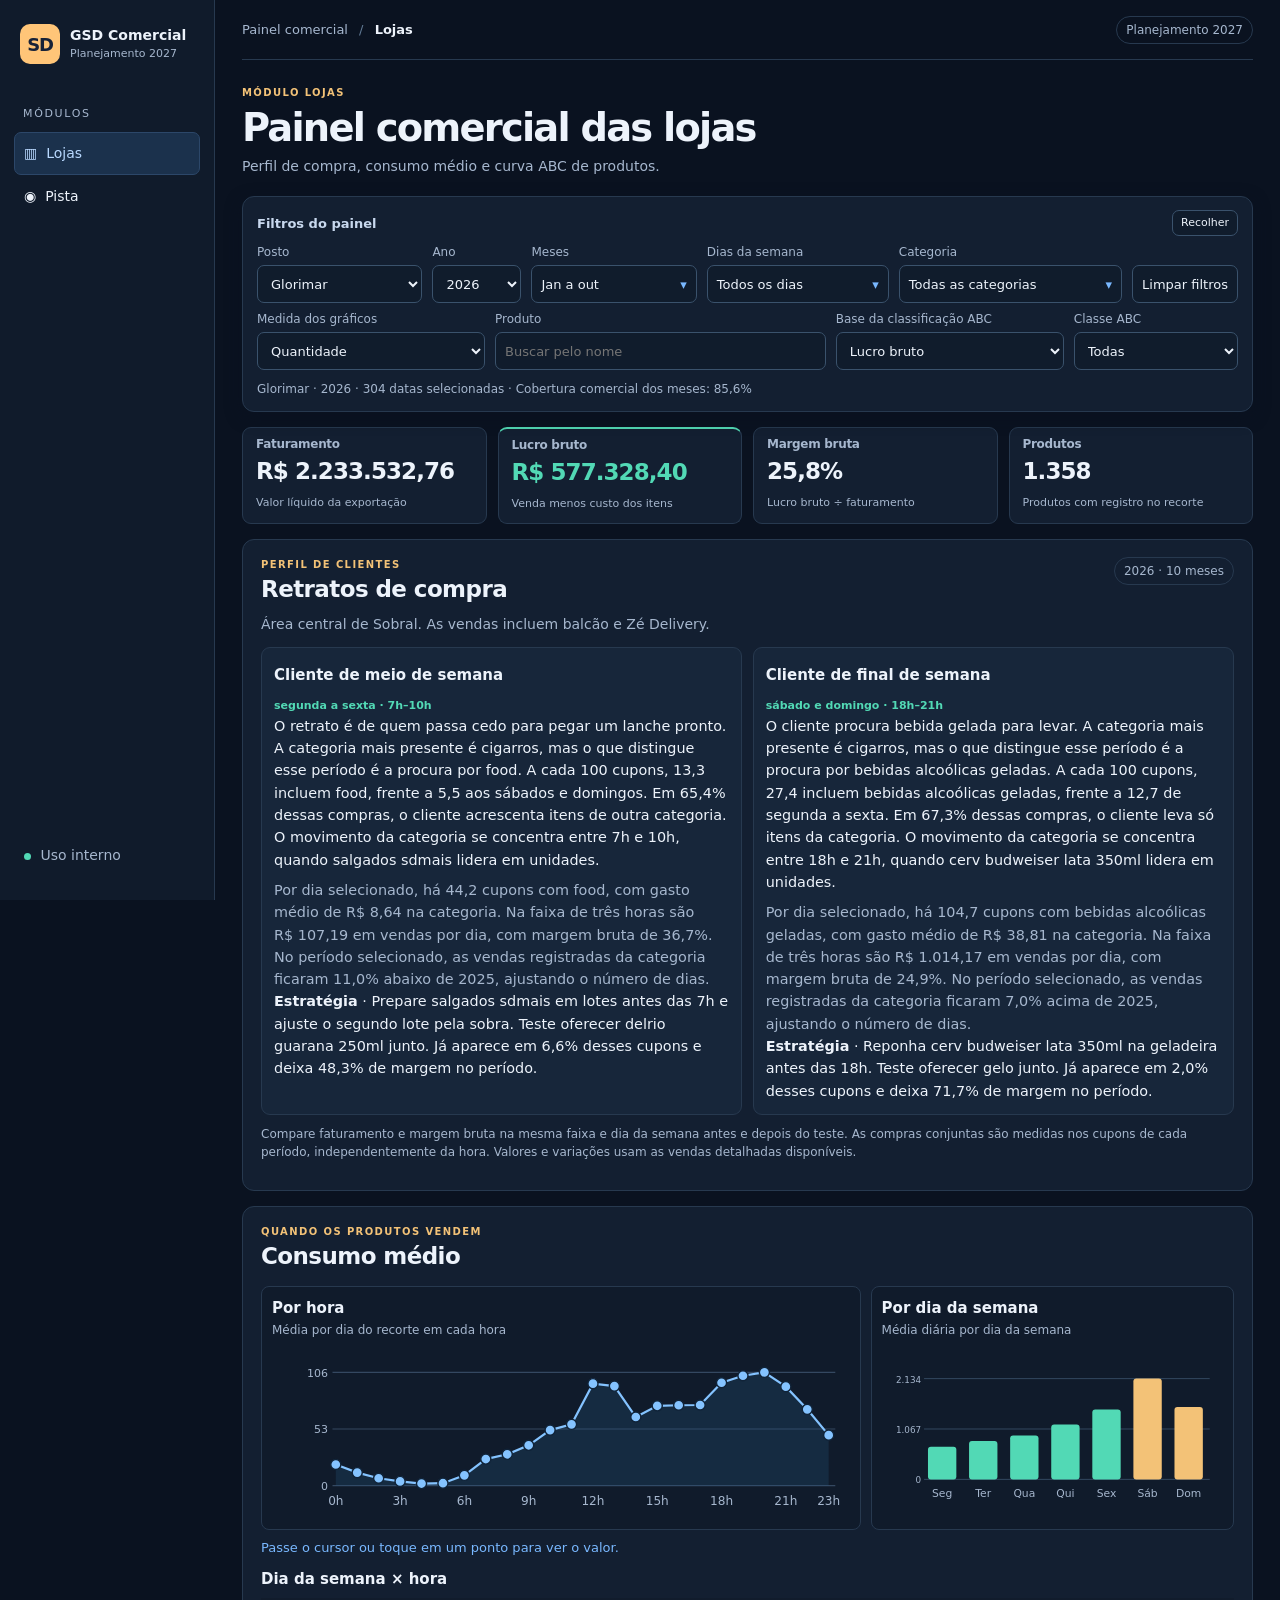
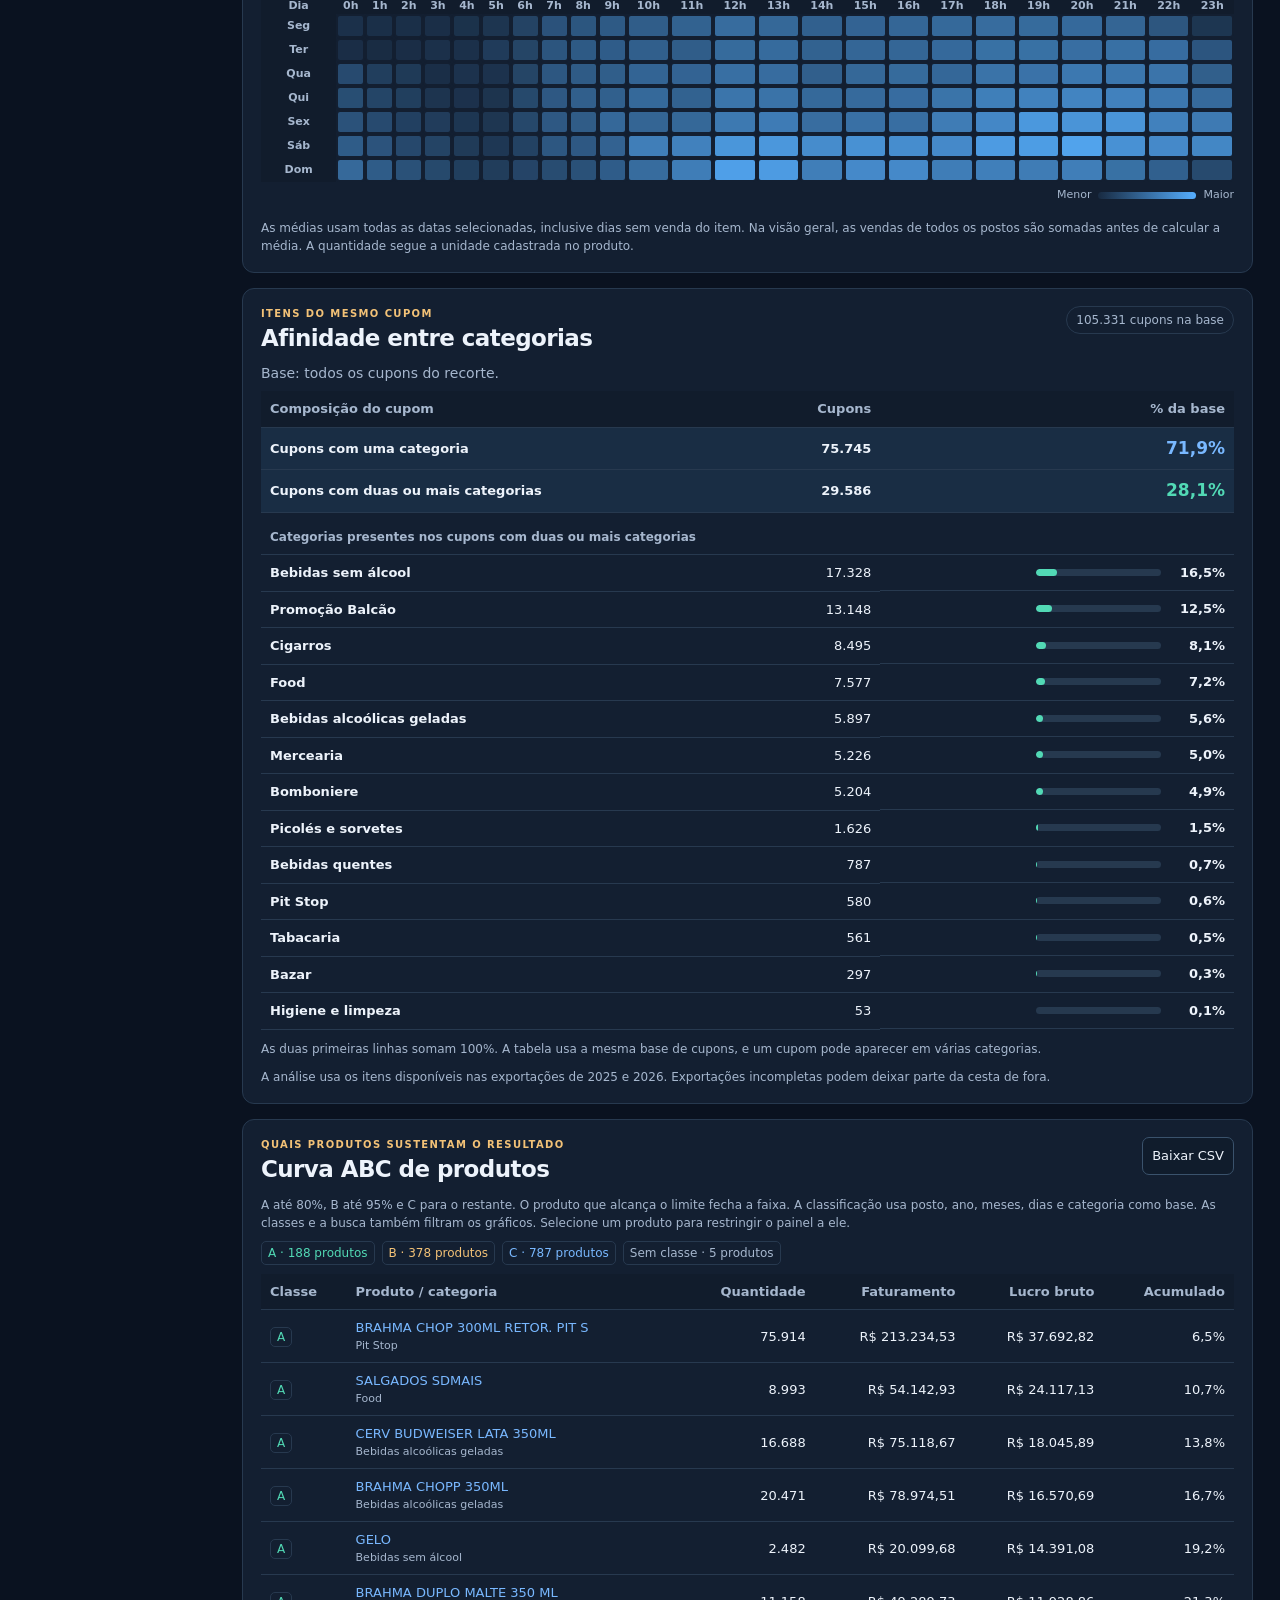
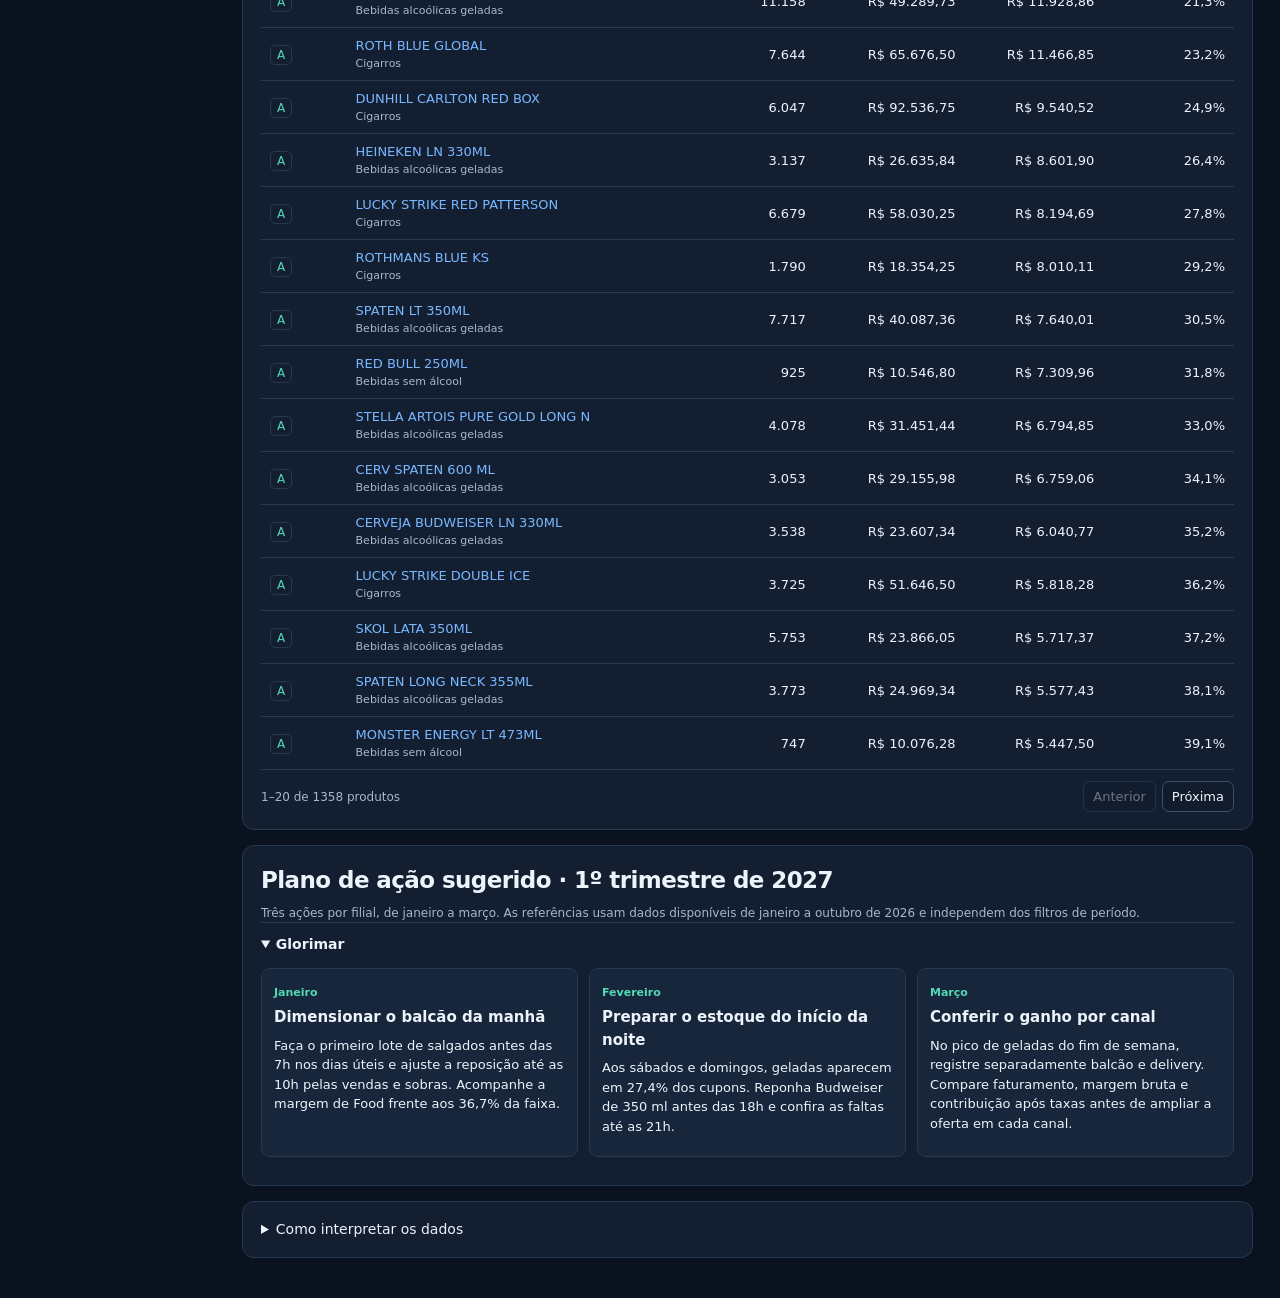
==== commit 2a05df67: "Compara clientes da semana e do fim de semana e acrescenta planos do 1T27 por filial" ====
--- a/r27-aca19ea3b06679_Painel_Analise_Comercial/index.html
+++ b/r27-aca19ea3b06679_Painel_Analise_Comercial/index.html
@@ -7,9 +7,10 @@
 <meta name="description" content="Indicadores, perfis de clientes e estratégias de pista e lojas.">
 <title>GSD | Painel Comercial 2027</title>
 <link rel="stylesheet" href="style.css?v=retrato2">
+<script src="planos-1t27.js?v=perfis5" defer></script>
 <script src="affinity.js?v=20261118-pista2" defer></script>
-<script src="pista.js?v=troca3" defer></script>
-<script src="app.js?v=perfis-lojas4" defer></script>
+<script src="pista.js?v=perfis5" defer></script>
+<script src="app.js?v=perfis5" defer></script>
 </head>
 <body>
 <div class="shell">
@@ -93,7 +94,7 @@
     </section>
     <section class="panel" aria-labelledby="pista-actions-title">
       <div class="section-top"><div><h2 id="pista-actions-title">Observações Data Driven</h2></div></div>
-      <p class="caption">Carteira e passantes usam os meses selecionados, para todos os combustíveis. As comparações de ticket, preço e horário consideram todos os consumidores do posto e os dias selecionados. A base mensal de clientes não identifica o segmento em cada transação.</p>
+      <p class="caption">A carteira é mensal. Para estimar o mix dos passantes de segunda a sexta e de sábado a domingo, aplicamos aos litros de cada período a participação mensal dos passantes em cada combustível no posto. Isso pressupõe a mesma participação dentro daquele mês e combustível. Ticket, preço, horário e compras conjuntas são observados na pista inteira nos meses conciliados.</p>
       <div id="pista-actions"></div>
     </section>
     <section class="panel consumption" aria-labelledby="pista-pattern-title">
@@ -115,6 +116,7 @@
       <div class="scroll pista-abc-scroll"><table class="pista-table"><thead id="pista-abc-head"></thead><tbody id="pista-abc"></tbody></table></div>
       <p class="caption">O lucro bruto usa valor líquido menos custo unitário multiplicado pela quantidade. A curva acumula contribuições positivas. A classe A alcança 80%, B até 95% e C o restante. Itens sem contribuição positiva aparecem sem classe.</p>
     </section>
+<section class="panel" aria-labelledby="pista-plan-title"><h2 id="pista-plan-title">Plano de ação sugerido · 1º trimestre de 2027</h2><p class="caption">Três ações por filial, de janeiro a março. As referências usam dados disponíveis de janeiro a outubro de 2026 e independem dos filtros de período.</p><div id="pista-plan"></div></section>
     <details class="panel pista-method"><summary>Como os indicadores foram calculados</summary>
       <ul><li>Vendas de jan–out de 2025 e 2026. Cada planilha contém exatamente 1 milhão de registros, por isso os totais refletem a exportação disponível. A auditoria por combustível sinaliza pontos em que a carteira supera o volume exportado.</li><li>Os percentuais por cliente usam litros de combustível. A tabela de vínculo identifica o código de cada lubrificante. A dimensão fornece os litros por embalagem daquele código. A coluna de litros fica vazia quando falta código ou capacidade cadastrada.</li><li>Os retratos dos grupos usam volume, mix e concentração observados. O relatório mensal de clientes não informa dia, horário ou motivo da visita. Os picos de horário representam o movimento total da pista.</li></ul>
     </details>
@@ -159,7 +161,7 @@
   <div class="section-top"><div><div class="eyebrow">PERFIL DE CLIENTES</div><h2 id="profiles-title">Retratos de compra</h2></div><span class="badge" id="profile-period"></span></div>
   <p class="muted" id="location"></p>
   <div id="portraits"></div>
-  <p class="profile-note">Compare faturamento e margem bruta na mesma faixa e dia da semana antes e depois do teste. As compras conjuntas são medidas por cupom e dia da semana. Valores e variações usam as vendas detalhadas disponíveis.</p>
+  <p class="profile-note">Compare faturamento e margem bruta na mesma faixa e dia da semana antes e depois do teste. As compras conjuntas são medidas nos cupons de cada período, independentemente da hora. Valores e variações usam as vendas detalhadas disponíveis.</p>
 </section>
 <section class="panel consumption" aria-labelledby="consumption-title">
   <div class="section-top">
@@ -194,10 +196,11 @@
   <div class="scroll abc-table"><table><thead><tr><th>Classe</th><th>Produto / categoria</th><th>Quantidade</th><th>Faturamento</th><th>Lucro bruto</th><th>Acumulado</th></tr></thead><tbody id="abc-body"></tbody></table></div>
   <div class="page-ctrl"><span id="abc-count"></span><div><button class="quiet" id="prev">Anterior</button><button class="quiet" id="next">Próxima</button></div></div>
 </section>
+<section class="panel" aria-labelledby="loja-plan-title"><h2 id="loja-plan-title">Plano de ação sugerido · 1º trimestre de 2027</h2><p class="caption">Três ações por filial, de janeiro a março. As referências usam dados disponíveis de janeiro a outubro de 2026 e independem dos filtros de período.</p><div id="loja-plan"></div></section>
 <footer class="panel methodology">
 <details><summary>Como interpretar os dados</summary>
 <p>Janeiro a outubro de 2025 ou 2026. O lucro bruto é valor líquido menos quantidade × custo unitário. Os valores monetários são arredondados ao centavo por agrupamento. A cobertura confronta o faturamento exportado com o comercial dos meses escolhidos para a loja inteira.</p>
-<p>Os retratos usam as vendas observadas de janeiro a outubro de 2026 e o contexto das lojas. São situações de compra sugeridas pelo horário e pelo mix. Identidade, profissão e intenção de quem compra não aparecem na base. Glorimar e Sinhá Sabóia têm Zé Delivery. As exportações não identificam o canal de todas as vendas. Promoção Balcão reúne itens vendidos no balcão. O nome da categoria não indica vendas no aplicativo.</p>
+<p>Os retratos usam as vendas do ano, meses e dias selecionados. Meio de semana reúne segunda a sexta, e final de semana reúne sábado e domingo. São situações de compra sugeridas pelo horário e pelo mix. Identidade, profissão e intenção de quem compra não aparecem na base. Glorimar e Sinhá Sabóia têm Zé Delivery. As exportações não identificam o canal de todas as vendas. Promoção Balcão reúne itens vendidos no balcão. O nome da categoria não indica vendas no aplicativo.</p>
 <p>Fontes: Vendas1795008395.xlsx, Vendas_produtos_Lojas_26.xlsx e comparativo-faturamento2026-11-18.csv.</p>
 </details>
 </footer>
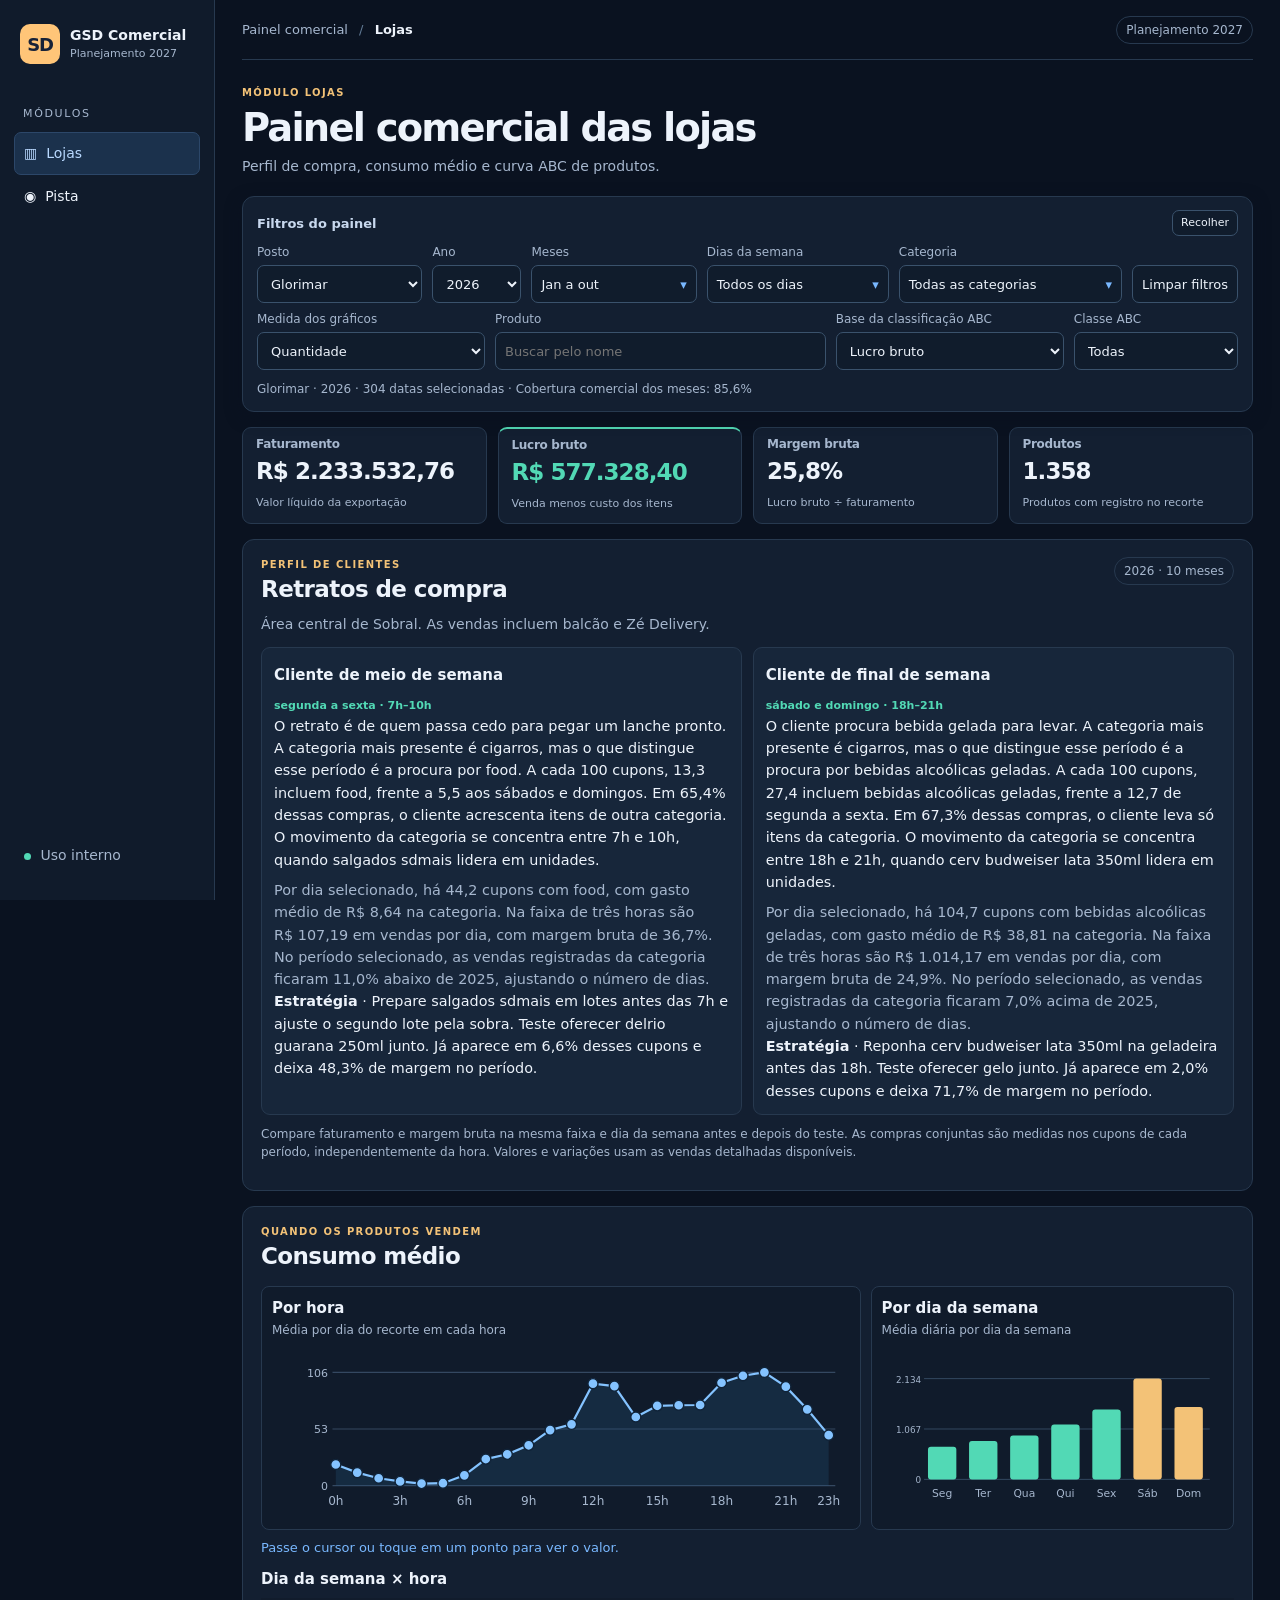
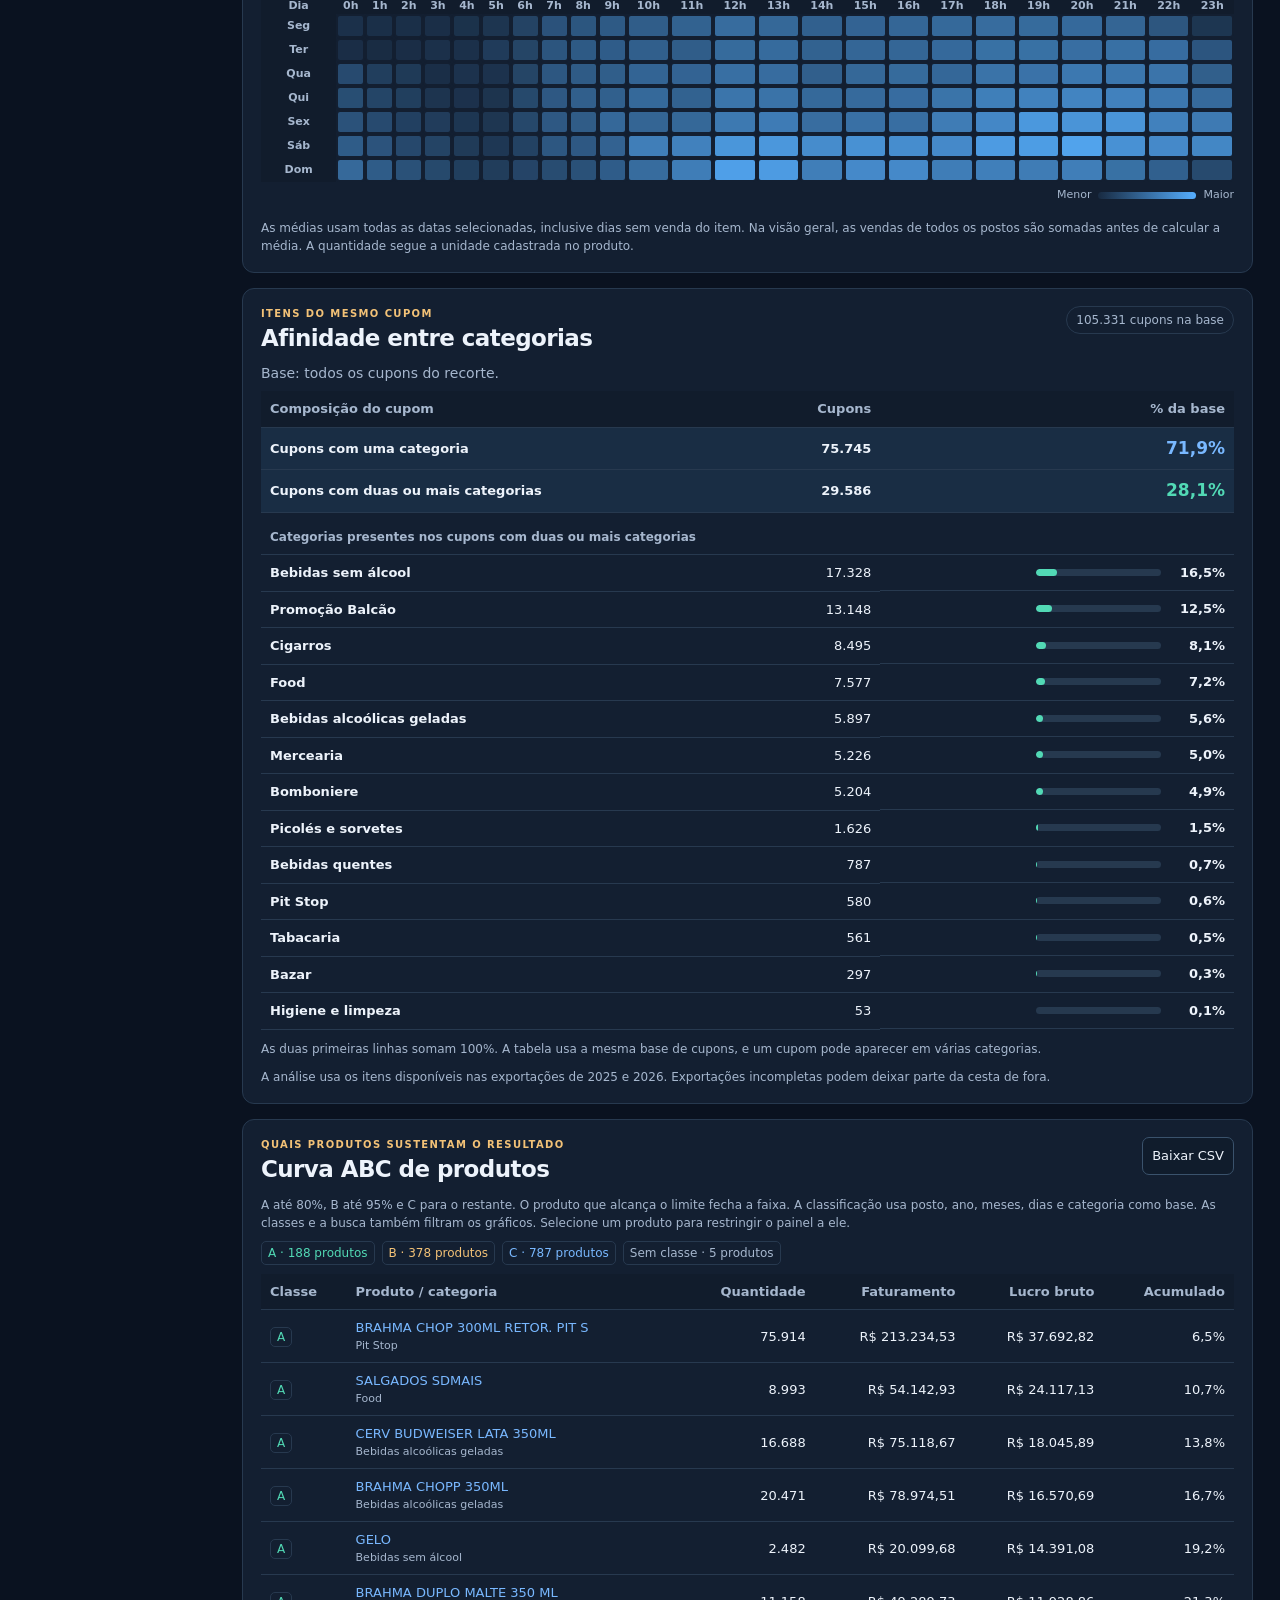
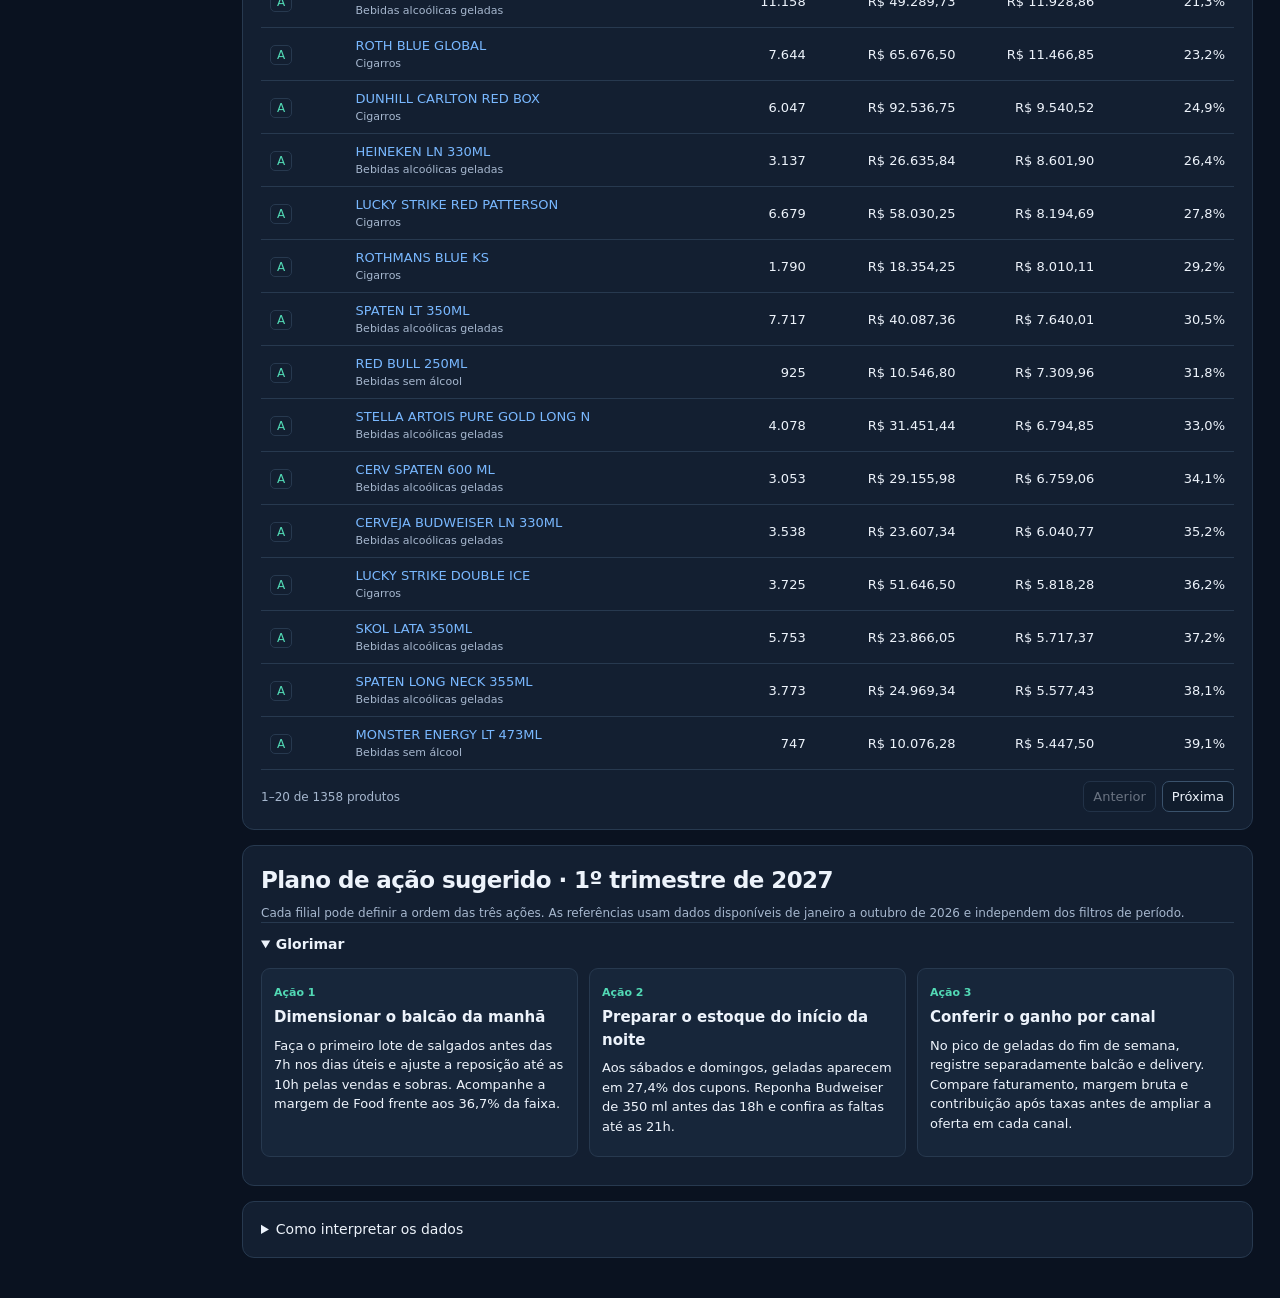
==== commit 7f5c4128: "Numera as três ações do trimestre em Loja e Pista" ====
--- a/r27-aca19ea3b06679_Painel_Analise_Comercial/index.html
+++ b/r27-aca19ea3b06679_Painel_Analise_Comercial/index.html
@@ -7,7 +7,7 @@
 <meta name="description" content="Indicadores, perfis de clientes e estratégias de pista e lojas.">
 <title>GSD | Painel Comercial 2027</title>
 <link rel="stylesheet" href="style.css?v=retrato2">
-<script src="planos-1t27.js?v=perfis5" defer></script>
+<script src="planos-1t27.js?v=acoes1t27" defer></script>
 <script src="affinity.js?v=20261118-pista2" defer></script>
 <script src="pista.js?v=perfis5" defer></script>
 <script src="app.js?v=perfis5" defer></script>
@@ -116,7 +116,7 @@
       <div class="scroll pista-abc-scroll"><table class="pista-table"><thead id="pista-abc-head"></thead><tbody id="pista-abc"></tbody></table></div>
       <p class="caption">O lucro bruto usa valor líquido menos custo unitário multiplicado pela quantidade. A curva acumula contribuições positivas. A classe A alcança 80%, B até 95% e C o restante. Itens sem contribuição positiva aparecem sem classe.</p>
     </section>
-<section class="panel" aria-labelledby="pista-plan-title"><h2 id="pista-plan-title">Plano de ação sugerido · 1º trimestre de 2027</h2><p class="caption">Três ações por filial, de janeiro a março. As referências usam dados disponíveis de janeiro a outubro de 2026 e independem dos filtros de período.</p><div id="pista-plan"></div></section>
+<section class="panel" aria-labelledby="pista-plan-title"><h2 id="pista-plan-title">Plano de ação sugerido · 1º trimestre de 2027</h2><p class="caption">Cada filial pode definir a ordem das três ações. As referências usam dados disponíveis de janeiro a outubro de 2026 e independem dos filtros de período.</p><div id="pista-plan"></div></section>
     <details class="panel pista-method"><summary>Como os indicadores foram calculados</summary>
       <ul><li>Vendas de jan–out de 2025 e 2026. Cada planilha contém exatamente 1 milhão de registros, por isso os totais refletem a exportação disponível. A auditoria por combustível sinaliza pontos em que a carteira supera o volume exportado.</li><li>Os percentuais por cliente usam litros de combustível. A tabela de vínculo identifica o código de cada lubrificante. A dimensão fornece os litros por embalagem daquele código. A coluna de litros fica vazia quando falta código ou capacidade cadastrada.</li><li>Os retratos dos grupos usam volume, mix e concentração observados. O relatório mensal de clientes não informa dia, horário ou motivo da visita. Os picos de horário representam o movimento total da pista.</li></ul>
     </details>
@@ -196,7 +196,7 @@
   <div class="scroll abc-table"><table><thead><tr><th>Classe</th><th>Produto / categoria</th><th>Quantidade</th><th>Faturamento</th><th>Lucro bruto</th><th>Acumulado</th></tr></thead><tbody id="abc-body"></tbody></table></div>
   <div class="page-ctrl"><span id="abc-count"></span><div><button class="quiet" id="prev">Anterior</button><button class="quiet" id="next">Próxima</button></div></div>
 </section>
-<section class="panel" aria-labelledby="loja-plan-title"><h2 id="loja-plan-title">Plano de ação sugerido · 1º trimestre de 2027</h2><p class="caption">Três ações por filial, de janeiro a março. As referências usam dados disponíveis de janeiro a outubro de 2026 e independem dos filtros de período.</p><div id="loja-plan"></div></section>
+<section class="panel" aria-labelledby="loja-plan-title"><h2 id="loja-plan-title">Plano de ação sugerido · 1º trimestre de 2027</h2><p class="caption">Cada filial pode definir a ordem das três ações. As referências usam dados disponíveis de janeiro a outubro de 2026 e independem dos filtros de período.</p><div id="loja-plan"></div></section>
 <footer class="panel methodology">
 <details><summary>Como interpretar os dados</summary>
 <p>Janeiro a outubro de 2025 ou 2026. O lucro bruto é valor líquido menos quantidade × custo unitário. Os valores monetários são arredondados ao centavo por agrupamento. A cobertura confronta o faturamento exportado com o comercial dos meses escolhidos para a loja inteira.</p>
